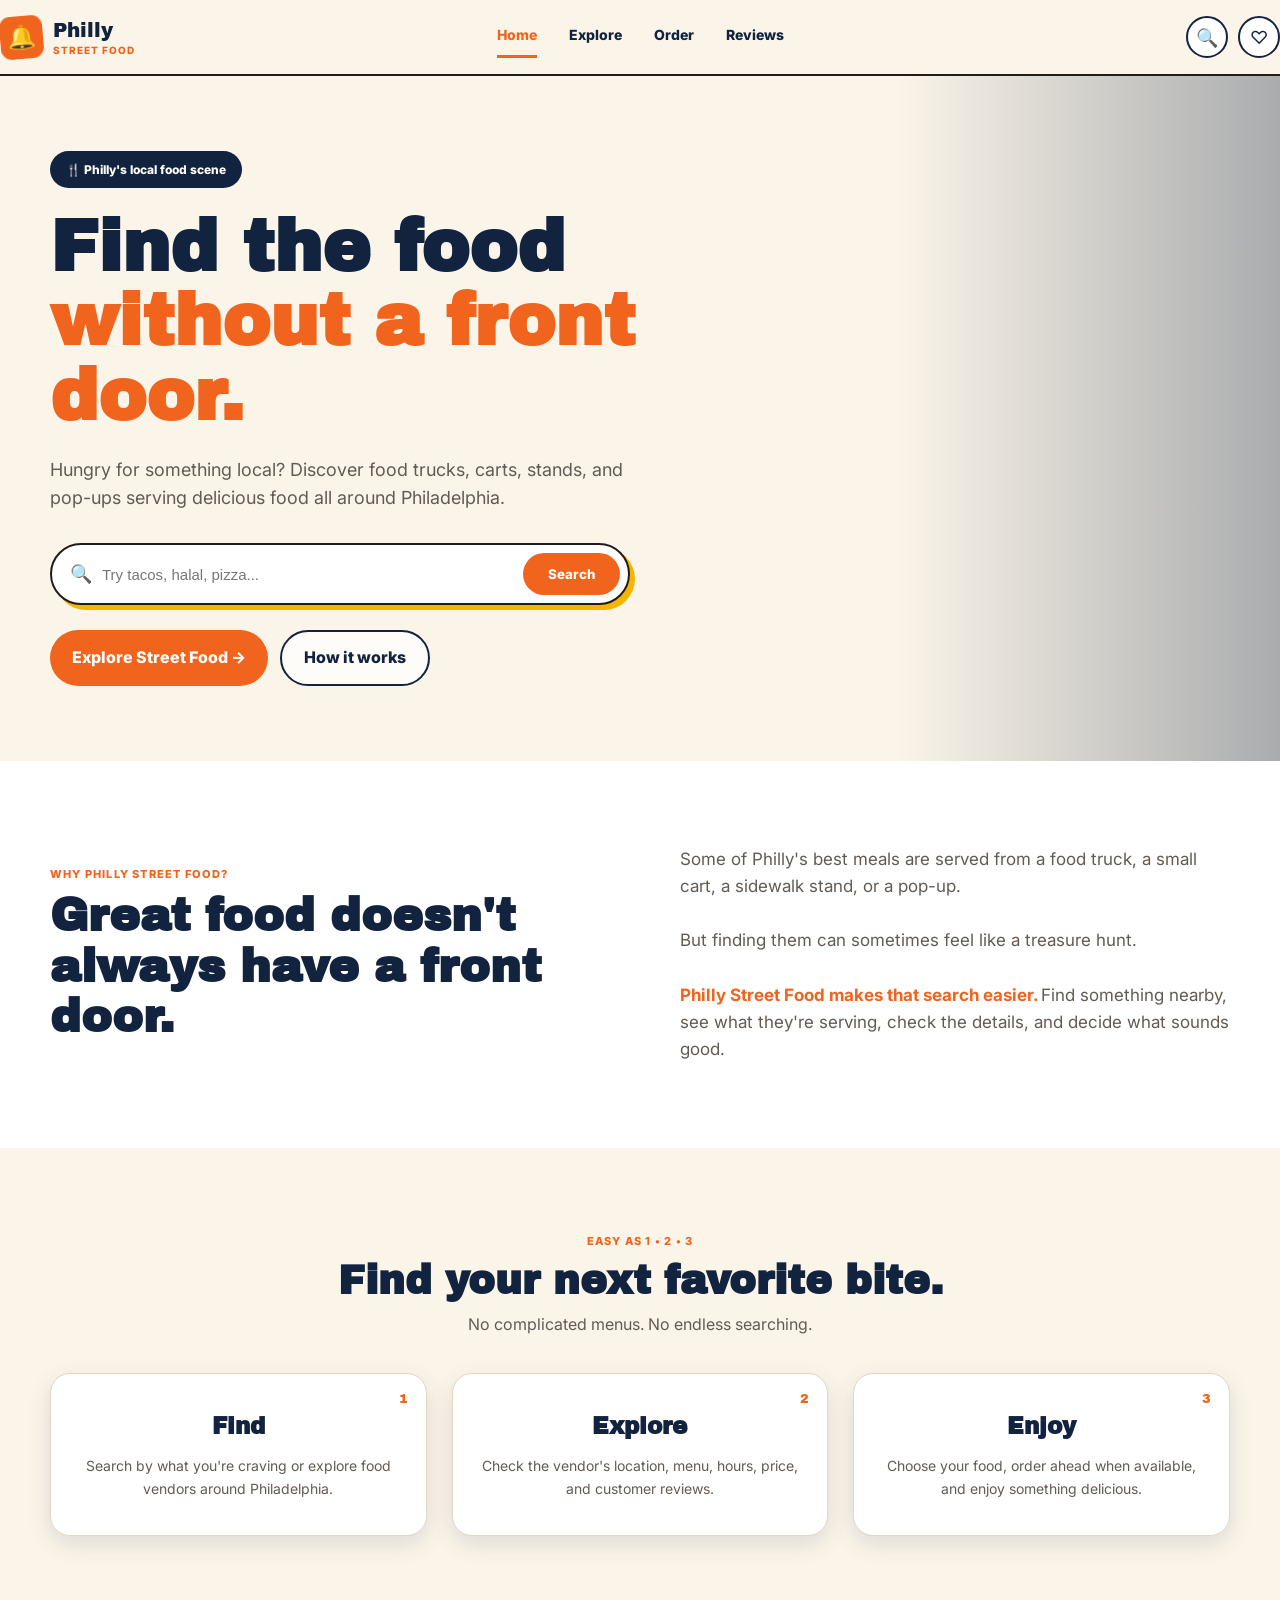
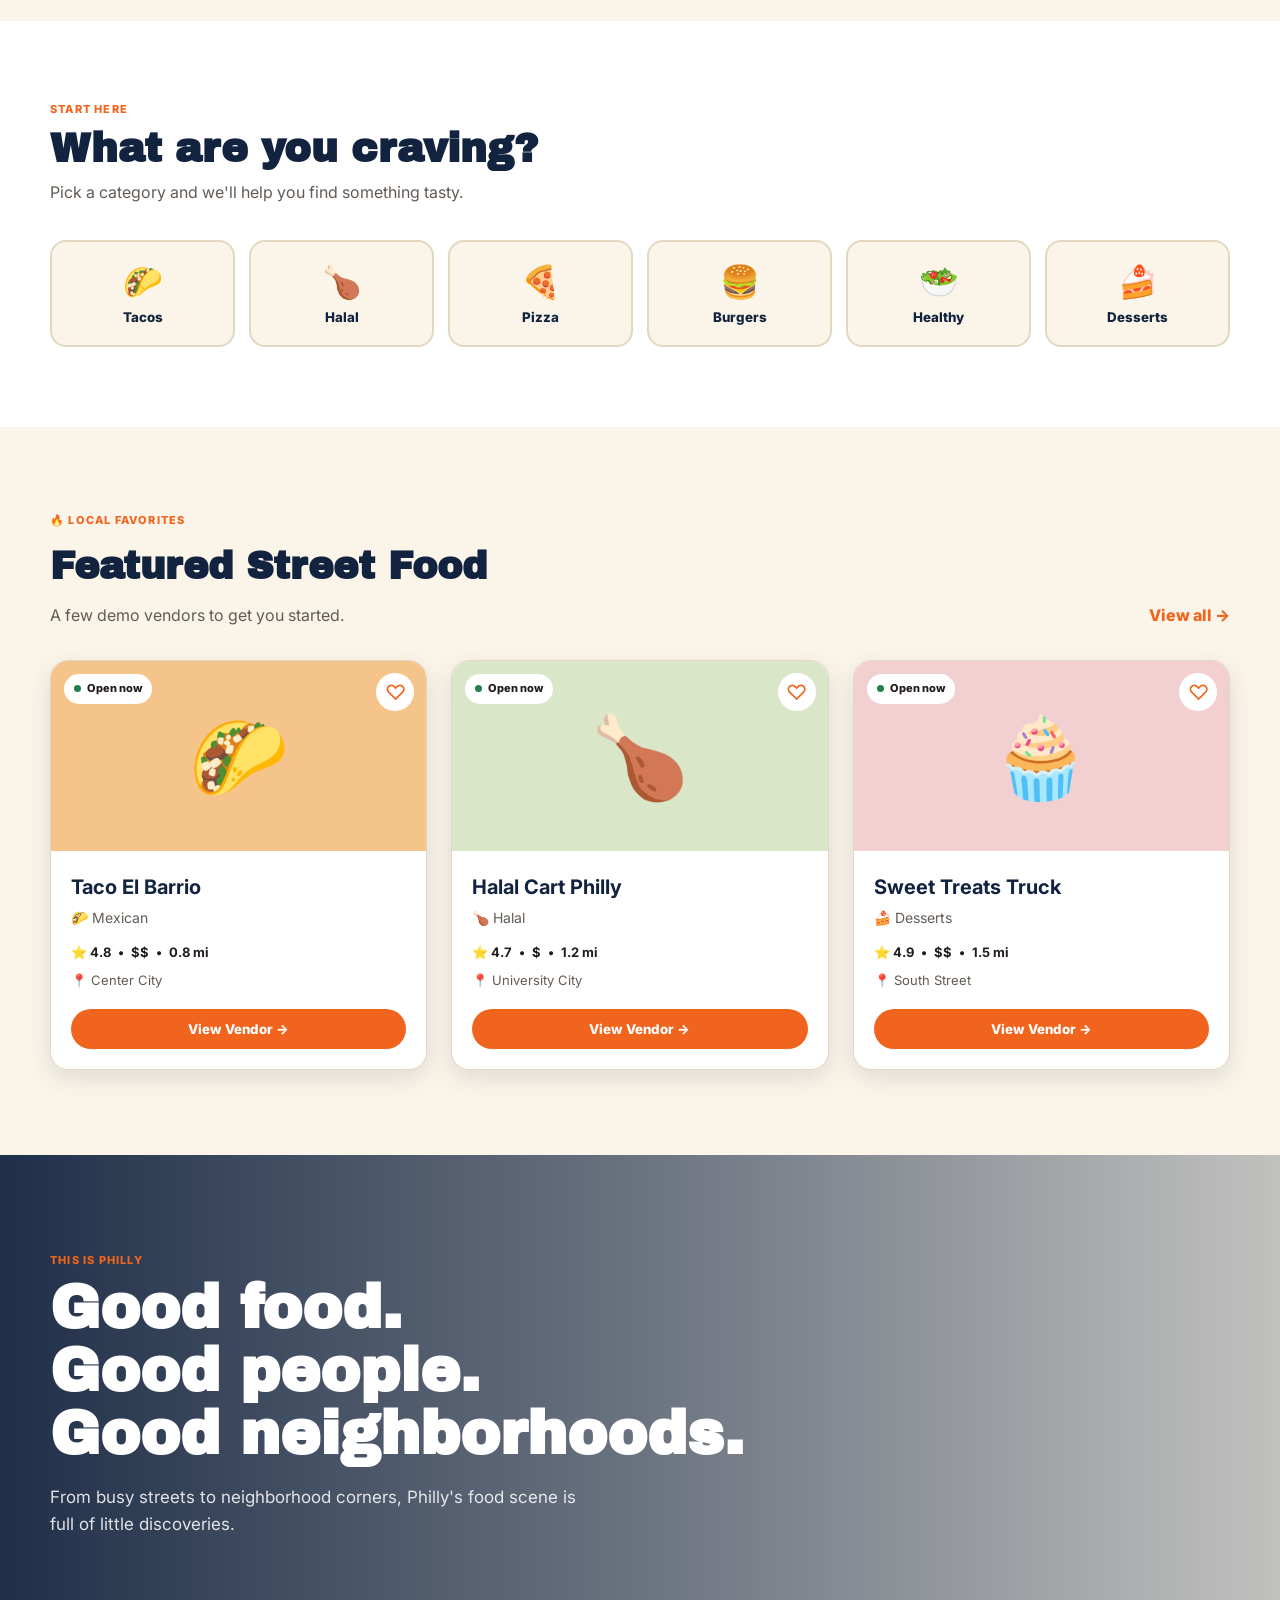
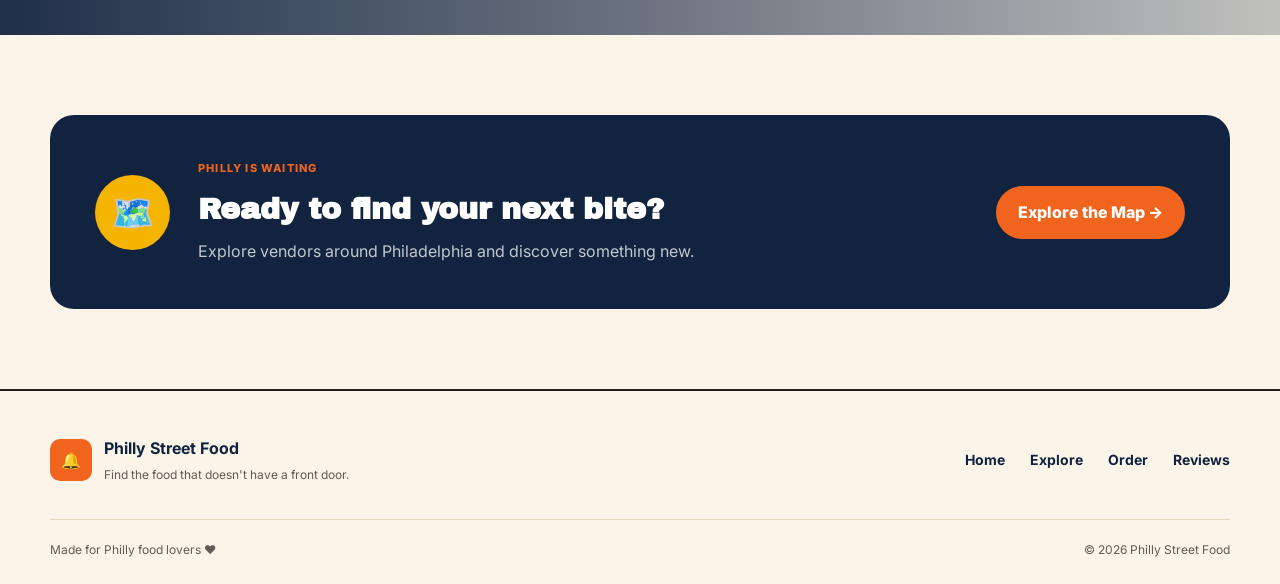
==== index.html @ 8b1f4f3b "Complete Philly themed home page" ====
<!DOCTYPE html>
<html lang="en">

<head>

    <meta charset="UTF-8">

    <meta
        name="viewport"
        content="width=device-width, initial-scale=1.0"
    >

    <title>Philly Street Food</title>

    <!-- Fonts -->
    <link rel="preconnect" href="https://fonts.googleapis.com">

    <link
        href="https://fonts.googleapis.com/css2?family=Archivo+Black&family=Inter:wght@400;500;600;700;800&display=swap"
        rel="stylesheet"
    >

    <link rel="stylesheet" href="style.css">

</head>


<body>


    <!-- ========================================
         NAVIGATION
    ========================================= -->

    <nav class="navbar">

        <div class="nav-container">


            <!-- LOGO -->

            <a href="index.html" class="brand">

                <div class="brand-mark">
                    🔔
                </div>

                <div class="brand-text">

                    <span>Philly</span>

                    <small>
                        Street Food
                    </small>

                </div>

            </a>


            <!-- CENTER NAVIGATION -->

            <div class="nav-links">

                <a
                    href="index.html"
                    class="active"
                >
                    Home
                </a>

                <a href="explore.html">
                    Explore
                </a>

                <a href="order.html">
                    Order
                </a>

                <a href="reviews.html">
                    Reviews
                </a>

            </div>


            <!-- RIGHT SIDE ACTIONS -->

            <div class="nav-actions">

                <button
                    class="nav-icon-button"
                    id="topSearchButton"
                    aria-label="Search"
                >
                    🔍
                </button>

                <button
                    class="nav-icon-button"
                    id="topLikeButton"
                    aria-label="Favorites"
                >
                    ♡
                </button>

            </div>


            <!-- MOBILE MENU -->

            <button
                class="mobile-menu-button"
                id="mobileMenuButton"
                aria-label="Open menu"
            >
                ☰
            </button>

        </div>


        <div
            class="mobile-menu"
            id="mobileMenu"
        >

            <a href="index.html">
                🏠 Home
            </a>

            <a href="explore.html">
                🗺️ Explore
            </a>

            <a href="order.html">
                🛍️ Order
            </a>

            <a href="reviews.html">
                ⭐ Reviews
            </a>

        </div>

    </nav>



    <!-- ========================================
         HERO
    ========================================= -->

    <section class="hero">

        <div class="hero-overlay"></div>


        <div class="container hero-content">


            <div class="hero-text">


                <div class="hero-tag">
                    🍴 Philly's local food scene
                </div>


                <h1>

                    Find the food

                    <span>
                        without a front door.
                    </span>

                </h1>


                <p class="hero-description">

                    Hungry for something local?

                    Discover food trucks, carts,
                    stands, and pop-ups serving
                    delicious food all around Philadelphia.

                </p>


                <!-- SEARCH -->

                <div
                    class="search-box"
                    id="mainSearch"
                >

                    <span class="search-icon">
                        🔍
                    </span>

                    <input
                        type="text"
                        id="searchInput"
                        placeholder="Try tacos, halal, pizza..."
                        aria-label="Search street food"
                    >

                    <button id="searchButton">
                        Search
                    </button>

                </div>


                <div class="hero-actions">

                    <a
                        href="explore.html"
                        class="primary-button"
                    >
                        Explore Street Food →
                    </a>

                    <a
                        href="#how-it-works"
                        class="secondary-button"
                    >
                        How it works
                    </a>

                </div>


            </div>


        </div>

    </section>



    <!-- ========================================
         FRIENDLY INTRO
    ========================================= -->

    <section class="intro-section">

        <div class="container intro-grid">


            <div>

                <div class="mini-label">
                    WHY PHILLY STREET FOOD?
                </div>

                <h2>
                    Great food doesn't always
                    have a front door.
                </h2>

            </div>


            <div>

                <p class="intro-text">

                    Some of Philly's best meals are
                    served from a food truck, a small
                    cart, a sidewalk stand, or a pop-up.

                    <br><br>

                    But finding them can sometimes feel
                    like a treasure hunt.

                    <br><br>

                    <strong>
                        Philly Street Food makes that
                        search easier.
                    </strong>

                    Find something nearby, see what
                    they're serving, check the details,
                    and decide what sounds good.

                </p>

            </div>

        </div>

    </section>



    <!-- ========================================
         HOW IT WORKS
    ========================================= -->

    <section
        class="how-section"
        id="how-it-works"
    >

        <div class="container">


            <div class="section-heading center">

                <div class="mini-label">
                    EASY AS 1 • 2 • 3
                </div>

                <h2>
                    Find your next favorite bite.
                </h2>

                <p>
                    No complicated menus. No endless searching.
                </p>

            </div>


            <div class="steps-grid">


                <!-- STEP 1 -->

                <div class="step-card">

                    <div class="step-number">
                        1
                    </div>

                    <h3>
                        Find
                    </h3>

                    <p>

                        Search by what you're craving
                        or explore food vendors around
                        Philadelphia.

                    </p>

                </div>


                <!-- STEP 2 -->

                <div class="step-card">

                    <div class="step-number">
                        2
                    </div>

                    <h3>
                        Explore
                    </h3>

                    <p>

                        Check the vendor's location,
                        menu, hours, price, and
                        customer reviews.

                    </p>

                </div>


                <!-- STEP 3 -->

                <div class="step-card">

                    <div class="step-number">
                        3
                    </div>

                    <h3>
                        Enjoy
                    </h3>

                    <p>

                        Choose your food, order ahead
                        when available, and enjoy
                        something delicious.

                    </p>

                </div>


            </div>

        </div>

    </section>



    <!-- ========================================
         CATEGORIES
    ========================================= -->

    <section class="categories">

        <div class="container">


            <div class="section-heading">

                <div class="mini-label">
                    START HERE
                </div>

                <h2>
                    What are you craving?
                </h2>

                <p>
                    Pick a category and we'll help
                    you find something tasty.
                </p>

            </div>


            <div class="category-grid">


                <button class="category-card">
                    <span class="category-icon">
                        🌮
                    </span>

                    <span>
                        Tacos
                    </span>
                </button>


                <button class="category-card">
                    <span class="category-icon">
                        🍗
                    </span>

                    <span>
                        Halal
                    </span>
                </button>


                <button class="category-card">
                    <span class="category-icon">
                        🍕
                    </span>

                    <span>
                        Pizza
                    </span>
                </button>


                <button class="category-card">
                    <span class="category-icon">
                        🍔
                    </span>

                    <span>
                        Burgers
                    </span>
                </button>


                <button class="category-card">
                    <span class="category-icon">
                        🥗
                    </span>

                    <span>
                        Healthy
                    </span>
                </button>


                <button class="category-card">
                    <span class="category-icon">
                        🍰
                    </span>

                    <span>
                        Desserts
                    </span>
                </button>


            </div>

        </div>

    </section>



    <!-- ========================================
         FEATURED VENDORS
    ========================================= -->

    <section
        class="featured"
        id="featured"
    >

        <div class="container">


            <div class="featured-heading">

                <div>

                    <div class="mini-label">
                        🔥 LOCAL FAVORITES
                    </div>

                    <h2>
                        Featured Street Food
                    </h2>

                    <p>
                        A few demo vendors to get you started.
                    </p>

                </div>


                <a
                    href="explore.html"
                    class="view-all"
                >
                    View all →
                </a>

            </div>



            <div class="vendor-grid">


                <!-- VENDOR 1 -->

                <article class="vendor-card">

                    <div class="vendor-image taco-image">

                        <span class="food-emoji">
                            🌮
                        </span>

                        <span class="open-badge">
                            <span></span>
                            Open now
                        </span>

                        <button
                            class="favorite-button"
                            aria-label="Favorite Taco El Barrio"
                        >
                            ♡
                        </button>

                    </div>


                    <div class="vendor-content">

                        <h3>
                            Taco El Barrio
                        </h3>

                        <p class="vendor-type">
                            🌮 Mexican
                        </p>

                        <div class="vendor-info">

                            <span>
                                ⭐ 4.8
                            </span>

                            <span>•</span>

                            <span>
                                $$
                            </span>

                            <span>•</span>

                            <span>
                                0.8 mi
                            </span>

                        </div>


                        <p class="vendor-location">
                            📍 Center City
                        </p>


                        <button
                            class="vendor-button"
                            data-vendor="Taco El Barrio"
                        >
                            View Vendor →
                        </button>

                    </div>

                </article>



                <!-- VENDOR 2 -->

                <article class="vendor-card">

                    <div class="vendor-image halal-image">

                        <span class="food-emoji">
                            🍗
                        </span>

                        <span class="open-badge">
                            <span></span>
                            Open now
                        </span>

                        <button
                            class="favorite-button"
                            aria-label="Favorite Halal Cart Philly"
                        >
                            ♡
                        </button>

                    </div>


                    <div class="vendor-content">

                        <h3>
                            Halal Cart Philly
                        </h3>

                        <p class="vendor-type">
                            🍗 Halal
                        </p>

                        <div class="vendor-info">

                            <span>
                                ⭐ 4.7
                            </span>

                            <span>•</span>

                            <span>
                                $
                            </span>

                            <span>•</span>

                            <span>
                                1.2 mi
                            </span>

                        </div>


                        <p class="vendor-location">
                            📍 University City
                        </p>


                        <button
                            class="vendor-button"
                            data-vendor="Halal Cart Philly"
                        >
                            View Vendor →
                        </button>

                    </div>

                </article>



                <!-- VENDOR 3 -->

                <article class="vendor-card">

                    <div class="vendor-image dessert-image">

                        <span class="food-emoji">
                            🧁
                        </span>

                        <span class="open-badge">
                            <span></span>
                            Open now
                        </span>

                        <button
                            class="favorite-button"
                            aria-label="Favorite Sweet Treats Truck"
                        >
                            ♡
                        </button>

                    </div>


                    <div class="vendor-content">

                        <h3>
                            Sweet Treats Truck
                        </h3>

                        <p class="vendor-type">
                            🍰 Desserts
                        </p>

                        <div class="vendor-info">

                            <span>
                                ⭐ 4.9
                            </span>

                            <span>•</span>

                            <span>
                                $$
                            </span>

                            <span>•</span>

                            <span>
                                1.5 mi
                            </span>

                        </div>


                        <p class="vendor-location">
                            📍 South Street
                        </p>


                        <button
                            class="vendor-button"
                            data-vendor="Sweet Treats Truck"
                        >
                            View Vendor →
                        </button>

                    </div>

                </article>


            </div>

        </div>

    </section>



    <!-- ========================================
         PHILLY PHOTO SECTION
    ========================================= -->

    <section class="philly-photo-section">

        <div class="philly-photo-overlay"></div>

        <div class="container photo-content">

            <div class="mini-label">
                THIS IS PHILLY
            </div>

            <h2>
                Good food.
                <br>
                Good people.
                <br>
                Good neighborhoods.
            </h2>

            <p>

                From busy streets to neighborhood
                corners, Philly's food scene is full
                of little discoveries.

            </p>

        </div>

    </section>



    <!-- ========================================
         FINAL CTA
    ========================================= -->

    <section class="explore-section">

        <div class="container explore-box">


            <div class="explore-icon">
                🗺️
            </div>


            <div>

                <div class="mini-label">
                    PHILLY IS WAITING
                </div>

                <h2>
                    Ready to find your next bite?
                </h2>

                <p>

                    Explore vendors around Philadelphia
                    and discover something new.

                </p>

            </div>


            <a
                href="explore.html"
                class="explore-button"
            >
                Explore the Map →
            </a>


        </div>

    </section>



    <!-- ========================================
         FOOTER
    ========================================= -->

    <footer class="footer">

        <div class="container footer-content">


            <div class="footer-brand">

                <div class="footer-logo">
                    🔔
                </div>

                <div>

                    <strong>
                        Philly Street Food
                    </strong>

                    <p>
                        Find the food that doesn't
                        have a front door.
                    </p>

                </div>

            </div>


            <div class="footer-links">

                <a href="index.html">
                    Home
                </a>

                <a href="explore.html">
                    Explore
                </a>

                <a href="order.html">
                    Order
                </a>

                <a href="reviews.html">
                    Reviews
                </a>

            </div>


        </div>


        <div class="container footer-bottom">

            <p>
                Made for Philly food lovers ❤️
            </p>

            <p>
                © 2026 Philly Street Food
            </p>

        </div>

    </footer>



    <script src="app.js"></script>

</body>

</html>
---- style.css ----
/* ========================================
   PHILLY STREET FOOD
   Friendly Philly Theme
======================================== */

:root {

    --navy: #12233F;
    --navy-light: #1D365C;

    --orange: #F0641E;
    --orange-dark: #C94F14;

    --mustard: #F4B400;

    --cream: #FBF5E9;
    --cream-dark: #F2E9D8;

    --white: #FFFFFF;

    --charcoal: #211C1A;
    --gray: #625B55;

    --green: #23804B;

    --line: #E3D7C2;

    --display-font: "Archivo Black", sans-serif;
    --body-font: "Inter", sans-serif;

    --shadow:
        0 8px 25px rgba(18, 35, 63, 0.12);
}


/* ========================================
   GENERAL
======================================== */

* {
    box-sizing: border-box;
    margin: 0;
    padding: 0;
}


html {
    scroll-behavior: smooth;
}


body {

    font-family: var(--body-font);

    background: var(--cream);

    color: var(--charcoal);

    line-height: 1.6;
}


a {
    text-decoration: none;
    color: inherit;
}


button {
    font-family: inherit;
    cursor: pointer;
}


.container {

    width: min(1180px, calc(100% - 40px));

    margin: 0 auto;
}


/* ========================================
   NAVIGATION
======================================== */

.navbar {

    position: sticky;

    top: 0;

    z-index: 100;

    background: rgba(251, 245, 233, 0.97);

    backdrop-filter: blur(10px);

    border-bottom: 2px solid var(--charcoal);
}


.nav-container {

    min-height: 74px;

    display: grid;

    grid-template-columns: 1fr auto 1fr;

    align-items: center;

    gap: 25px;
}


/* LOGO */

.brand {

    display: flex;

    align-items: center;

    gap: 10px;

    justify-self: start;
}


.brand-mark {

    width: 43px;

    height: 43px;

    display: flex;

    align-items: center;

    justify-content: center;

    background: var(--orange);

    border-radius: 11px;

    font-size: 23px;

    transform: rotate(-5deg);
}


.brand-text {

    display: flex;

    flex-direction: column;

    line-height: 1;
}


.brand-text span {

    font-family: var(--display-font);

    font-size: 20px;

    color: var(--navy);
}


.brand-text small {

    color: var(--orange);

    font-size: 10px;

    font-weight: 800;

    text-transform: uppercase;

    letter-spacing: 1px;

    margin-top: 5px;
}


/* CENTER NAV */

.nav-links {

    display: flex;

    align-items: center;

    justify-content: center;

    gap: 32px;
}


.nav-links a {

    color: var(--navy);

    font-size: 14px;

    font-weight: 800;

    padding: 8px 0;

    border-bottom: 3px solid transparent;
}


.nav-links a:hover,
.nav-links a.active {

    color: var(--orange);

    border-bottom-color: var(--orange);
}


/* TOP RIGHT */

.nav-actions {

    display: flex;

    align-items: center;

    justify-content: flex-end;

    gap: 10px;
}


.nav-icon-button {

    width: 42px;

    height: 42px;

    border: 2px solid var(--navy);

    border-radius: 50%;

    background: var(--white);

    color: var(--navy);

    font-size: 18px;

    display: flex;

    align-items: center;

    justify-content: center;

    transition: 0.2s;
}


.nav-icon-button:hover {

    background: var(--orange);

    border-color: var(--orange);

    color: var(--white);

    transform: translateY(-2px);
}


/* MOBILE MENU */

.mobile-menu-button {

    display: none;

    width: 42px;

    height: 42px;

    border: 2px solid var(--navy);

    border-radius: 50%;

    background: var(--white);

    font-size: 19px;
}


.mobile-menu {

    display: none;
}


/* ========================================
   HERO
======================================== */

.hero {

    position: relative;

    min-height: 610px;

    display: flex;

    align-items: center;

    background-image:
        url("https://media.phillyvoice.com/media/images/NightMarket_ElCentroDeOro_J.Fusco_.2e16d0ba.fill-735x490.png");

    background-size: cover;

    background-position: center;

    overflow: hidden;
}


.hero-overlay {

    position: absolute;

    inset: 0;

    background:
        linear-gradient(
            90deg,
            rgba(251,245,233,0.98) 0%,
            rgba(251,245,233,0.92) 42%,
            rgba(251,245,233,0.45) 70%,
            rgba(18,35,63,0.35) 100%
        );
}


.hero-content {

    position: relative;

    z-index: 2;

    padding: 75px 0;
}


.hero-text {

    max-width: 680px;
}


.hero-tag {

    display: inline-block;

    padding: 9px 16px;

    border-radius: 999px;

    background: var(--navy);

    color: var(--white);

    font-size: 12px;

    font-weight: 800;

    margin-bottom: 22px;
}


.hero h1 {

    font-family: var(--display-font);

    font-size: clamp(44px, 6vw, 72px);

    line-height: 1.03;

    color: var(--navy);
}


.hero h1 span {

    display: block;

    color: var(--orange);
}


.hero-description {

    max-width: 590px;

    margin-top: 23px;

    font-size: 18px;

    color: var(--gray);
}


/* ========================================
   SEARCH
======================================== */

.search-box {

    max-width: 580px;

    margin-top: 30px;

    padding: 8px 8px 8px 18px;

    display: flex;

    align-items: center;

    gap: 10px;

    background: var(--white);

    border: 2px solid var(--charcoal);

    border-radius: 999px;

    box-shadow: 5px 5px 0 var(--mustard);
}


.search-icon {

    font-size: 18px;
}


.search-box input {

    flex: 1;

    min-width: 0;

    border: none;

    outline: none;

    background: transparent;

    font-size: 15px;
}


.search-box input::placeholder {

    color: #777;
}


.search-box button {

    border: none;

    border-radius: 999px;

    background: var(--orange);

    color: var(--white);

    padding: 13px 25px;

    font-weight: 800;
}


.search-box button:hover {

    background: var(--orange-dark);
}


/* HERO BUTTONS */

.hero-actions {

    display: flex;

    gap: 12px;

    flex-wrap: wrap;

    margin-top: 25px;
}


.primary-button,
.secondary-button {

    display: inline-flex;

    align-items: center;

    justify-content: center;

    padding: 13px 22px;

    border-radius: 999px;

    font-weight: 800;
}


.primary-button {

    background: var(--orange);

    color: var(--white);
}


.primary-button:hover {

    background: var(--orange-dark);

    transform: translateY(-2px);
}


.secondary-button {

    border: 2px solid var(--navy);

    color: var(--navy);

    background: rgba(255,255,255,0.75);
}


.secondary-button:hover {

    background: var(--navy);

    color: var(--white);
}


/* ========================================
   INTRODUCTION
======================================== */

.intro-section {

    padding: 85px 0;

    background: var(--white);
}


.intro-grid {

    display: grid;

    grid-template-columns: 1fr 1fr;

    gap: 80px;

    align-items: center;
}


.intro-grid h2 {

    max-width: 500px;

    font-family: var(--display-font);

    font-size: clamp(30px, 4vw, 46px);

    line-height: 1.1;

    color: var(--navy);
}


.intro-text {

    max-width: 570px;

    color: var(--gray);

    font-size: 17px;
}


.intro-text strong {

    color: var(--orange);
}


/* ========================================
   SECTION HEADINGS
======================================== */

.section-heading {

    margin-bottom: 35px;
}


.section-heading.center {

    text-align: center;

    max-width: 700px;

    margin-left: auto;

    margin-right: auto;
}


.section-heading h2 {

    font-family: var(--display-font);

    color: var(--navy);

    font-size: clamp(29px, 4vw, 40px);

    line-height: 1.15;
}


.section-heading p {

    margin-top: 8px;

    color: var(--gray);
}


.mini-label {

    margin-bottom: 7px;

    color: var(--orange);

    font-size: 11px;

    font-weight: 800;

    letter-spacing: 1.2px;
}


/* ========================================
   HOW IT WORKS
======================================== */

.how-section {

    padding: 85px 0;

    background: var(--cream);
}


.steps-grid {

    display: grid;

    grid-template-columns: repeat(3, 1fr);

    gap: 25px;
}


.step-card {

    position: relative;

    padding: 35px 28px;

    background: var(--white);

    border: 1px solid var(--line);

    border-radius: 20px;

    box-shadow: var(--shadow);

    text-align: center;
}


.step-number {

    position: absolute;

    top: 15px;

    right: 18px;

    font-family: var(--display-font);

    font-size: 13px;

    color: var(--orange);
}


.step-icon {

    font-size: 45px;

    margin-bottom: 15px;
}


.step-card h3 {

    font-family: var(--display-font);

    color: var(--navy);

    font-size: 23px;
}


.step-card p {

    margin-top: 10px;

    color: var(--gray);

    font-size: 14px;
}


/* ========================================
   CATEGORIES
======================================== */

.categories {

    padding: 80px 0;

    background: var(--white);
}


.category-grid {

    display: grid;

    grid-template-columns: repeat(6, 1fr);

    gap: 14px;
}


.category-card {

    border: 2px solid var(--line);

    background: var(--cream);

    border-radius: 16px;

    padding: 20px 10px;

    color: var(--navy);

    display: flex;

    flex-direction: column;

    align-items: center;

    gap: 8px;

    font-weight: 800;

    transition: 0.2s;
}


.category-icon {

    font-size: 32px;
}


.category-card:hover {

    border-color: var(--orange);

    transform: translateY(-4px);

    box-shadow: var(--shadow);
}


/* ========================================
   FEATURED
======================================== */

.featured {

    padding: 85px 0;
}


.featured-heading {

    display: flex;

    justify-content: space-between;

    align-items: end;

    gap: 20px;

    margin-bottom: 32px;
}


.featured-heading h2 {

    font-family: var(--display-font);

    font-size: 38px;

    color: var(--navy);
}


.featured-heading p {

    color: var(--gray);

    margin-top: 5px;
}


.view-all {

    color: var(--orange);

    font-weight: 800;
}


/* ========================================
   VENDORS
======================================== */

.vendor-grid {

    display: grid;

    grid-template-columns: repeat(3, 1fr);

    gap: 24px;
}


.vendor-card {

    overflow: hidden;

    background: var(--white);

    border: 1px solid var(--line);

    border-radius: 18px;

    box-shadow: var(--shadow);

    transition: 0.2s;
}


.vendor-card:hover {

    transform: translateY(-5px);
}


.vendor-image {

    position: relative;

    height: 190px;

    display: flex;

    align-items: center;

    justify-content: center;
}


.taco-image {

    background: #F4C48A;
}


.halal-image {

    background: #D9E6C8;
}


.dessert-image {

    background: #F2D0D2;
}


.food-emoji {

    font-size: 80px;
}


.open-badge {

    position: absolute;

    top: 13px;

    left: 13px;

    padding: 6px 10px;

    background: var(--white);

    border-radius: 999px;

    font-size: 11px;

    font-weight: 800;
}


.open-badge span {

    display: inline-block;

    width: 7px;

    height: 7px;

    margin-right: 4px;

    background: var(--green);

    border-radius: 50%;
}


.favorite-button {

    position: absolute;

    top: 12px;

    right: 12px;

    width: 38px;

    height: 38px;

    border: none;

    border-radius: 50%;

    background: var(--white);

    color: var(--orange);

    font-size: 21px;
}


.favorite-button:hover {

    background: var(--orange);

    color: var(--white);
}


.vendor-content {

    padding: 20px;
}


.vendor-content h3 {

    color: var(--navy);

    font-size: 20px;
}


.vendor-type {

    margin-top: 4px;

    color: var(--gray);

    font-size: 14px;
}


.vendor-info {

    display: flex;

    gap: 7px;

    flex-wrap: wrap;

    margin-top: 12px;

    font-size: 13px;

    font-weight: 700;
}


.vendor-location {

    margin-top: 8px;

    color: var(--gray);

    font-size: 13px;
}


.vendor-button {

    width: 100%;

    margin-top: 18px;

    padding: 12px;

    border: none;

    border-radius: 999px;

    background: var(--orange);

    color: var(--white);

    font-weight: 800;
}


.vendor-button:hover {

    background: var(--orange-dark);
}


/* ========================================
   PHILLY PHOTO
======================================== */

.philly-photo-section {

    position: relative;

    min-height: 480px;

    display: flex;

    align-items: center;

    background-image:
        url("https://media.phillyvoice.com/media/images/night-out-on-9th-night-market-.2e16d0ba.fill-1200x630-c0.jpg");

    background-size: cover;

    background-position: center;
}


.philly-photo-overlay {

    position: absolute;

    inset: 0;

    background:
        linear-gradient(
            90deg,
            rgba(18,35,63,0.94),
            rgba(18,35,63,0.62),
            rgba(18,35,63,0.25)
        );
}


.photo-content {

    position: relative;

    z-index: 2;

    color: var(--white);

    max-width: 700px;

    margin-left: max(20px, calc((100vw - 1180px) / 2));
}


.photo-content h2 {

    font-family: var(--display-font);

    font-size: clamp(36px, 5vw, 60px);

    line-height: 1.05;

    color: var(--white);
}


.photo-content p {

    max-width: 530px;

    margin-top: 18px;

    color: rgba(255,255,255,0.85);

    font-size: 17px;
}


/* ========================================
   FINAL CTA
======================================== */

.explore-section {

    padding: 80px 0;
}


.explore-box {

    display: flex;

    align-items: center;

    gap: 28px;

    padding: 45px;

    background: var(--navy);

    color: var(--white);

    border-radius: 24px;
}


.explore-icon {

    width: 75px;

    height: 75px;

    flex-shrink: 0;

    display: flex;

    align-items: center;

    justify-content: center;

    border-radius: 50%;

    background: var(--mustard);

    font-size: 35px;
}


.explore-box h2 {

    font-family: var(--display-font);

    font-size: 30px;
}


.explore-box p {

    margin-top: 6px;

    color: rgba(255,255,255,0.75);
}


.explore-button {

    margin-left: auto;

    flex-shrink: 0;

    padding: 14px 22px;

    border-radius: 999px;

    background: var(--orange);

    color: var(--white);

    font-weight: 800;
}


.explore-button:hover {

    background: var(--orange-dark);
}


/* ========================================
   FOOTER
======================================== */

.footer {

    padding: 45px 0 25px;

    border-top: 2px solid var(--charcoal);
}


.footer-content {

    display: flex;

    justify-content: space-between;

    gap: 30px;

    flex-wrap: wrap;
}


.footer-brand {

    display: flex;

    align-items: center;

    gap: 12px;
}


.footer-logo {

    width: 42px;

    height: 42px;

    display: flex;

    align-items: center;

    justify-content: center;

    background: var(--orange);

    border-radius: 10px;
}


.footer-brand strong {

    color: var(--navy);
}


.footer-brand p {

    margin-top: 3px;

    color: var(--gray);

    font-size: 12px;
}


.footer-links {

    display: flex;

    align-items: center;

    gap: 25px;
}


.footer-links a {

    color: var(--navy);

    font-size: 14px;

    font-weight: 700;
}


.footer-links a:hover {

    color: var(--orange);
}


.footer-bottom {

    display: flex;

    justify-content: space-between;

    gap: 20px;

    margin-top: 35px;

    padding-top: 20px;

    border-top: 1px solid var(--line);

    color: var(--gray);

    font-size: 12px;
}


/* ========================================
   TABLET
======================================== */

@media (max-width: 900px) {

    .nav-container {

        grid-template-columns: auto 1fr auto;
    }


    .nav-links {

        gap: 18px;
    }


    .nav-actions {

        display: none;
    }


    .mobile-menu-button {

        display: flex;

        align-items: center;

        justify-content: center;
    }


    .mobile-menu.open {

        display: flex;

        flex-direction: column;
    }


    .mobile-menu a {

        padding: 15px 20px;

        border-top: 1px solid var(--line);

        color: var(--navy);

        font-weight: 700;
    }


    .hero-overlay {

        background:
            rgba(251,245,233,0.90);
    }


    .intro-grid {

        grid-template-columns: 1fr;

        gap: 30px;
    }


    .steps-grid {

        grid-template-columns: 1fr;
    }


    .category-grid {

        grid-template-columns: repeat(3, 1fr);
    }


    .vendor-grid {

        grid-template-columns: 1fr 1fr;
    }


    .explore-box {

        flex-wrap: wrap;
    }


    .explore-button {

        margin-left: 0;
    }

}


/* ========================================
   MOBILE
======================================== */

@media (max-width: 650px) {

    .container {

        width: min(100% - 28px, 1180px);
    }


    .nav-links {

        display: none;
    }


    .nav-container {

        grid-template-columns: 1fr auto;
    }


    .hero {

        min-height: 650px;

        background-position: 65% center;
    }


    .hero-content {

        padding: 55px 0;
    }


    .hero h1 {

        font-size: 43px;
    }


    .hero-description {

        font-size: 16px;
    }


    .search-box {

        flex-wrap: wrap;

        border-radius: 18px;

        padding: 10px;
    }


    .search-icon {

        display: none;
    }


    .search-box input {

        flex-basis: 100%;

        width: 100%;

        padding: 10px;
    }


    .search-box button {

        width: 100%;
    }


    .category-grid {

        grid-template-columns: repeat(2, 1fr);
    }


    .vendor-grid {

        grid-template-columns: 1fr;
    }


    .featured-heading {

        align-items: flex-start;

        flex-direction: column;
    }


    .photo-content {

        margin-left: 20px;

        margin-right: 20px;
    }


    .photo-content h2 {

        font-size: 39px;
    }


    .explore-box {

        padding: 30px 24px;
    }


    .explore-box h2 {

        font-size: 25px;
    }


    .explore-icon {

        width: 60px;

        height: 60px;

        font-size: 28px;
    }


    .footer-content {

        flex-direction: column;
    }


    .footer-links {

        flex-wrap: wrap;
    }


    .footer-bottom {

        flex-direction: column;
    }

}
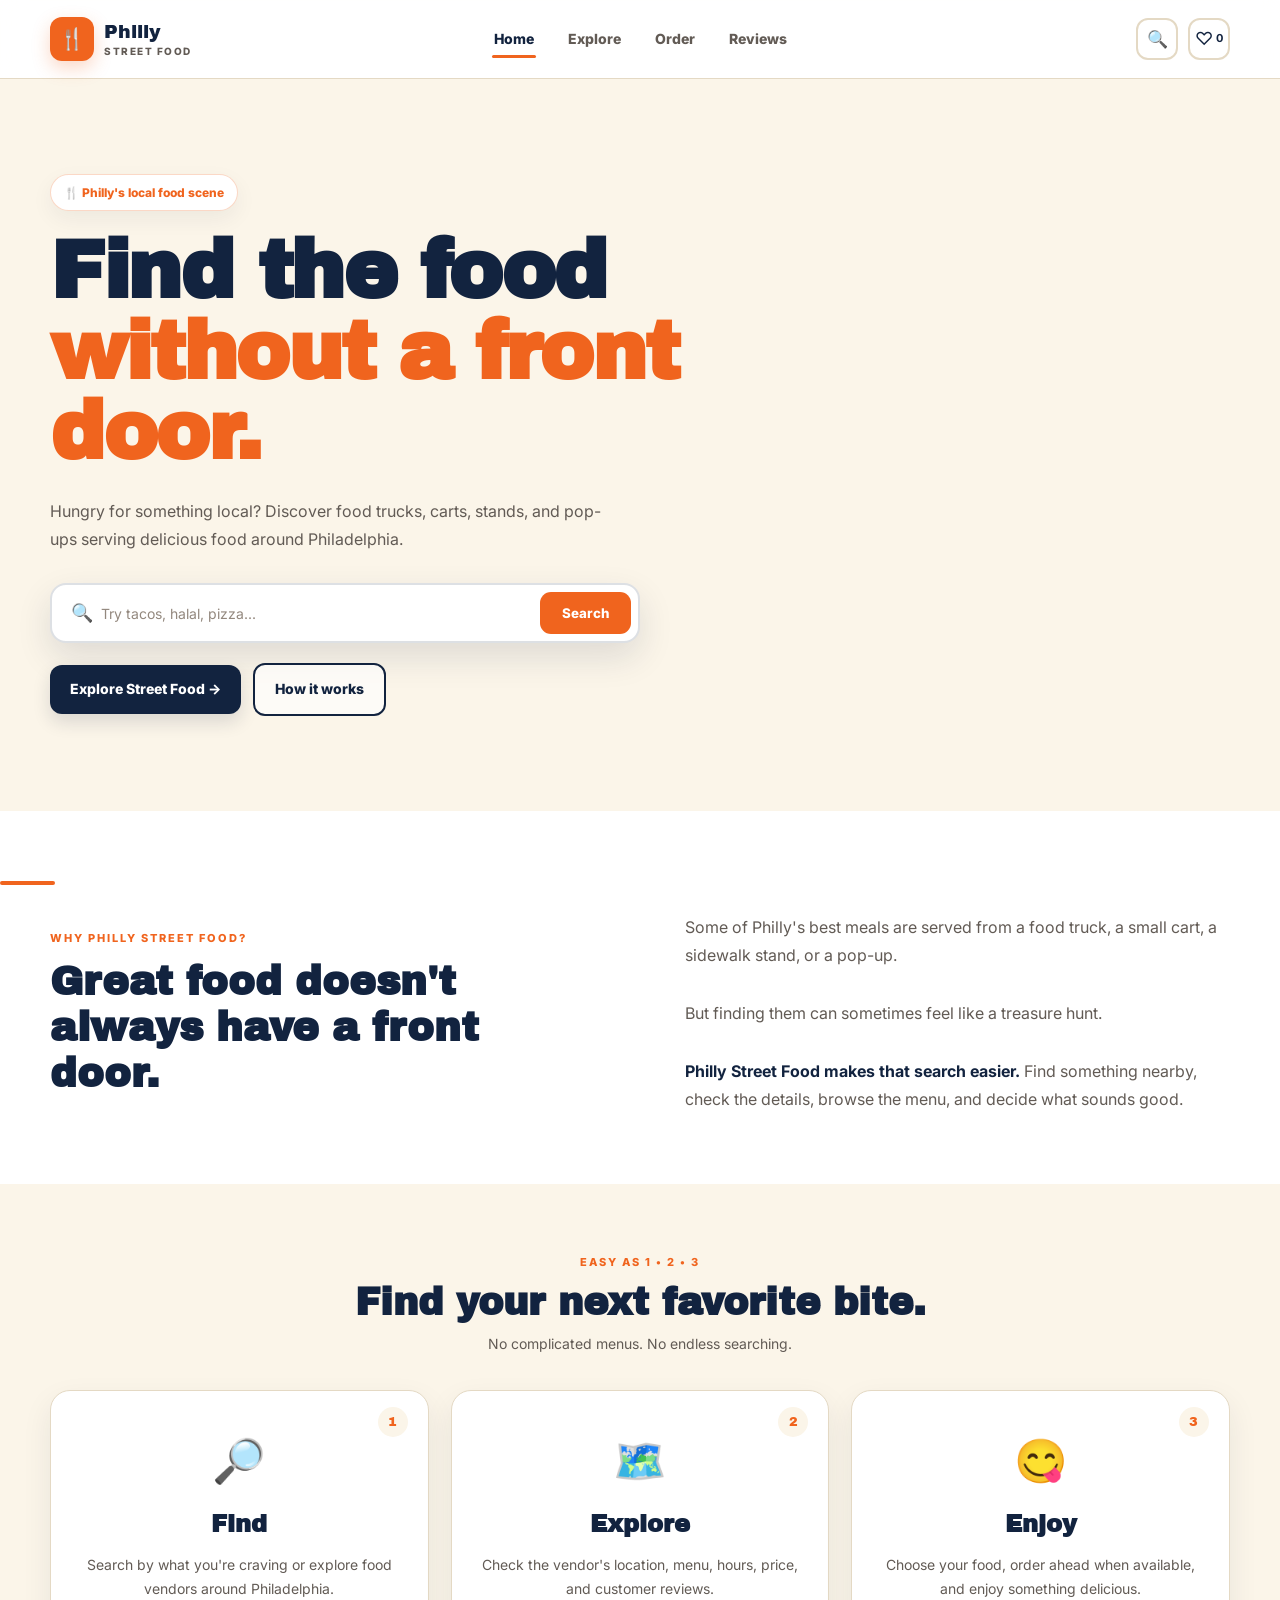
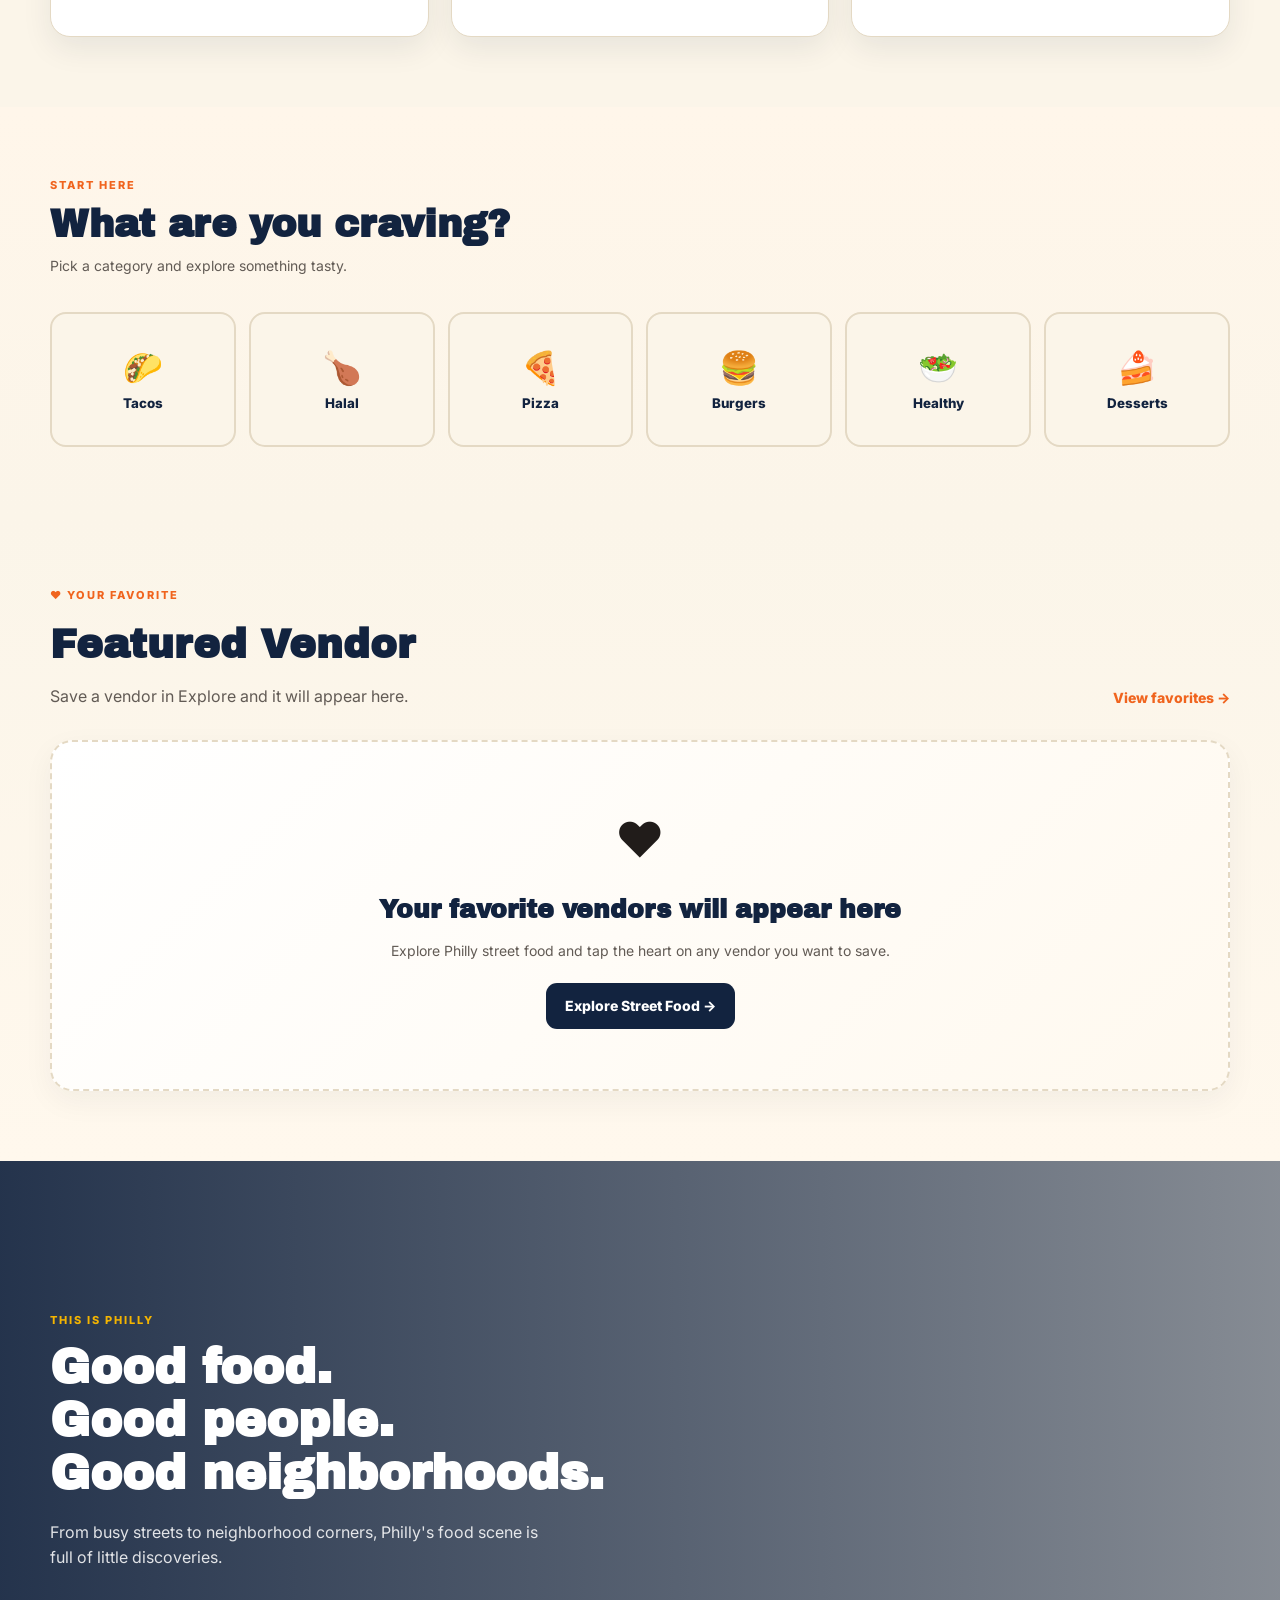
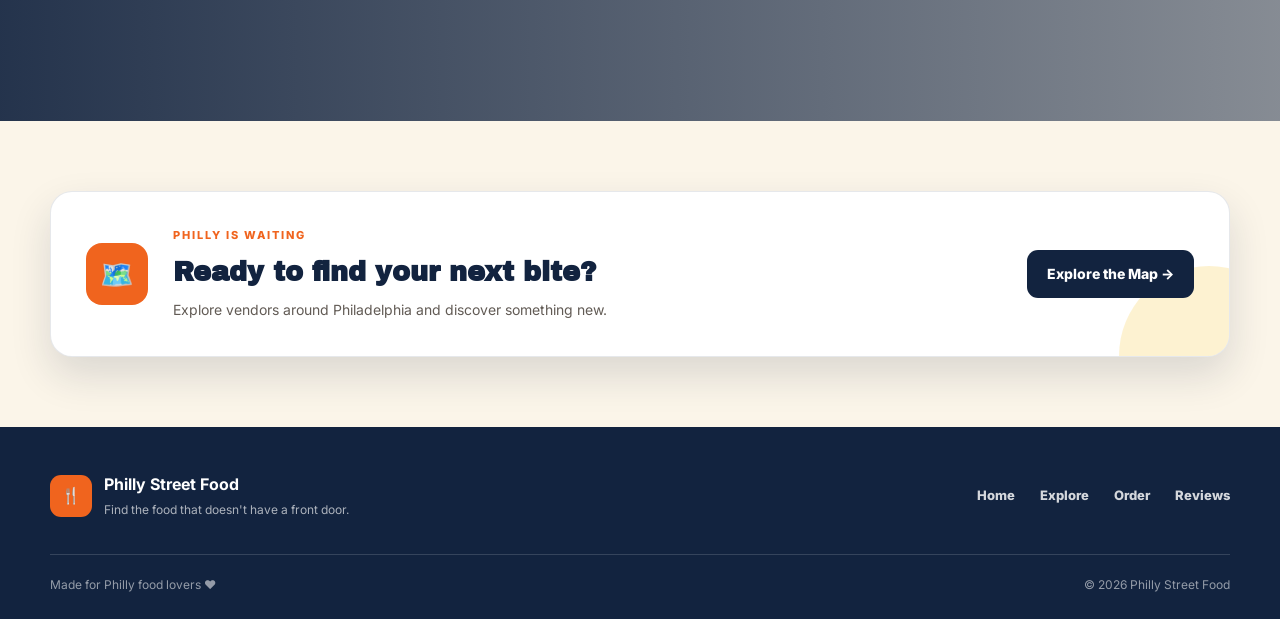
==== commit 3952e541: "Finalize Philly Street Food website" ====
--- a/index.html
+++ b/index.html
@@ -12,7 +12,6 @@
 
     <title>Philly Street Food</title>
 
-    <!-- Fonts -->
     <link rel="preconnect" href="https://fonts.googleapis.com">
 
     <link
@@ -20,7 +19,10 @@
         rel="stylesheet"
     >
 
-    <link rel="stylesheet" href="style.css">
+    <link
+        rel="stylesheet"
+        href="style.css"
+    >
 
 </head>
 
@@ -37,17 +39,22 @@
         <div class="nav-container">
 
 
-            <!-- LOGO -->
-
-            <a href="index.html" class="brand">
+            <!-- BRAND -->
+
+            <a
+                href="index.html"
+                class="brand"
+            >
 
                 <div class="brand-mark">
-                    🔔
+                    🍴
                 </div>
 
                 <div class="brand-text">
 
-                    <span>Philly</span>
+                    <span>
+                        Philly
+                    </span>
 
                     <small>
                         Street Food
@@ -58,7 +65,7 @@
             </a>
 
 
-            <!-- CENTER NAVIGATION -->
+            <!-- DESKTOP NAVIGATION -->
 
             <div class="nav-links">
 
@@ -84,41 +91,58 @@
             </div>
 
 
-            <!-- RIGHT SIDE ACTIONS -->
+            <!-- NAVIGATION ACTIONS -->
 
             <div class="nav-actions">
 
                 <button
                     class="nav-icon-button"
                     id="topSearchButton"
+                    type="button"
                     aria-label="Search"
+                    title="Search"
                 >
                     🔍
                 </button>
 
-                <button
-                    class="nav-icon-button"
+
+                <a
+                    href="explore.html?favorites=true"
+                    class="nav-favorite-button"
                     id="topLikeButton"
-                    aria-label="Favorites"
-                >
-                    ♡
-                </button>
-
-            </div>
-
-
-            <!-- MOBILE MENU -->
+                    aria-label="View favorites"
+                    title="View favorites"
+                >
+
+                    <span>
+                        ♡
+                    </span>
+
+                    <strong id="favoriteCount">
+                        0
+                    </strong>
+
+                </a>
+
+            </div>
+
+
+            <!-- MOBILE MENU BUTTON -->
 
             <button
                 class="mobile-menu-button"
                 id="mobileMenuButton"
+                type="button"
                 aria-label="Open menu"
+                aria-expanded="false"
             >
                 ☰
             </button>
 
         </div>
 
+
+        <!-- MOBILE MENU -->
 
         <div
             class="mobile-menu"
@@ -134,13 +158,17 @@
             </a>
 
             <a href="order.html">
-                🛍️ Order
+                🛒 Order
             </a>
 
             <a href="reviews.html">
                 ⭐ Reviews
             </a>
 
+            <a href="explore.html?favorites=true">
+                ❤️ Favorites
+            </a>
+
         </div>
 
     </nav>
@@ -158,7 +186,6 @@
 
         <div class="container hero-content">
 
-
             <div class="hero-text">
 
 
@@ -184,7 +211,7 @@
 
                     Discover food trucks, carts,
                     stands, and pop-ups serving
-                    delicious food all around Philadelphia.
+                    delicious food around Philadelphia.
 
                 </p>
 
@@ -199,20 +226,28 @@
                     <span class="search-icon">
                         🔍
                     </span>
+
 
                     <input
                         type="text"
                         id="searchInput"
                         placeholder="Try tacos, halal, pizza..."
                         aria-label="Search street food"
+                        autocomplete="off"
                     >
 
-                    <button id="searchButton">
+
+                    <button
+                        id="searchButton"
+                        type="button"
+                    >
                         Search
                     </button>
 
                 </div>
 
+
+                <!-- HERO ACTIONS -->
 
                 <div class="hero-actions">
 
@@ -223,6 +258,7 @@
                         Explore Street Food →
                     </a>
 
+
                     <a
                         href="#how-it-works"
                         class="secondary-button"
@@ -232,9 +268,7 @@
 
                 </div>
 
-
-            </div>
-
+            </div>
 
         </div>
 
@@ -243,7 +277,7 @@
 
 
     <!-- ========================================
-         FRIENDLY INTRO
+         INTRO
     ========================================= -->
 
     <section class="intro-section">
@@ -256,6 +290,7 @@
                 <div class="mini-label">
                     WHY PHILLY STREET FOOD?
                 </div>
+
 
                 <h2>
                     Great food doesn't always
@@ -273,21 +308,23 @@
                     served from a food truck, a small
                     cart, a sidewalk stand, or a pop-up.
 
-                    <br><br>
+                    <br>
+                    <br>
 
                     But finding them can sometimes feel
                     like a treasure hunt.
 
-                    <br><br>
+                    <br>
+                    <br>
 
                     <strong>
                         Philly Street Food makes that
                         search easier.
                     </strong>
 
-                    Find something nearby, see what
-                    they're serving, check the details,
-                    and decide what sounds good.
+                    Find something nearby, check the
+                    details, browse the menu, and decide
+                    what sounds good.
 
                 </p>
 
@@ -317,10 +354,12 @@
                     EASY AS 1 • 2 • 3
                 </div>
 
+
                 <h2>
                     Find your next favorite bite.
                 </h2>
 
+
                 <p>
                     No complicated menus. No endless searching.
                 </p>
@@ -339,10 +378,17 @@
                         1
                     </div>
 
+
+                    <div class="step-icon">
+                        🔎
+                    </div>
+
+
                     <h3>
                         Find
                     </h3>
 
+
                     <p>
 
                         Search by what you're craving
@@ -362,10 +408,17 @@
                         2
                     </div>
 
+
+                    <div class="step-icon">
+                        🗺️
+                    </div>
+
+
                     <h3>
                         Explore
                     </h3>
 
+
                     <p>
 
                         Check the vendor's location,
@@ -385,10 +438,17 @@
                         3
                     </div>
 
+
+                    <div class="step-icon">
+                        😋
+                    </div>
+
+
                     <h3>
                         Enjoy
                     </h3>
 
+
                     <p>
 
                         Choose your food, order ahead
@@ -399,7 +459,6 @@
 
                 </div>
 
-
             </div>
 
         </div>
@@ -423,13 +482,14 @@
                     START HERE
                 </div>
 
+
                 <h2>
                     What are you craving?
                 </h2>
 
+
                 <p>
-                    Pick a category and we'll help
-                    you find something tasty.
+                    Pick a category and explore something tasty.
                 </p>
 
             </div>
@@ -438,7 +498,12 @@
             <div class="category-grid">
 
 
-                <button class="category-card">
+                <button
+                    class="category-card"
+                    type="button"
+                    data-category="tacos"
+                >
+
                     <span class="category-icon">
                         🌮
                     </span>
@@ -446,10 +511,16 @@
                     <span>
                         Tacos
                     </span>
+
                 </button>
 
 
-                <button class="category-card">
+                <button
+                    class="category-card"
+                    type="button"
+                    data-category="halal"
+                >
+
                     <span class="category-icon">
                         🍗
                     </span>
@@ -457,10 +528,16 @@
                     <span>
                         Halal
                     </span>
+
                 </button>
 
 
-                <button class="category-card">
+                <button
+                    class="category-card"
+                    type="button"
+                    data-category="pizza"
+                >
+
                     <span class="category-icon">
                         🍕
                     </span>
@@ -468,10 +545,16 @@
                     <span>
                         Pizza
                     </span>
+
                 </button>
 
 
-                <button class="category-card">
+                <button
+                    class="category-card"
+                    type="button"
+                    data-category="burgers"
+                >
+
                     <span class="category-icon">
                         🍔
                     </span>
@@ -479,10 +562,16 @@
                     <span>
                         Burgers
                     </span>
+
                 </button>
 
 
-                <button class="category-card">
+                <button
+                    class="category-card"
+                    type="button"
+                    data-category="healthy"
+                >
+
                     <span class="category-icon">
                         🥗
                     </span>
@@ -490,10 +579,16 @@
                     <span>
                         Healthy
                     </span>
+
                 </button>
 
 
-                <button class="category-card">
+                <button
+                    class="category-card"
+                    type="button"
+                    data-category="dessert"
+                >
+
                     <span class="category-icon">
                         🍰
                     </span>
@@ -501,9 +596,9 @@
                     <span>
                         Desserts
                     </span>
+
                 </button>
 
-
             </div>
 
         </div>
@@ -513,7 +608,7 @@
 
 
     <!-- ========================================
-         FEATURED VENDORS
+         FEATURED / FAVORITE VENDOR
     ========================================= -->
 
     <section
@@ -529,254 +624,39 @@
                 <div>
 
                     <div class="mini-label">
-                        🔥 LOCAL FAVORITES
+                        ❤️ YOUR FAVORITE
                     </div>
 
+
                     <h2>
-                        Featured Street Food
+                        Featured Vendor
                     </h2>
 
-                    <p>
-                        A few demo vendors to get you started.
+
+                    <p id="featuredSubtitle">
+                        Save a vendor in Explore and
+                        it will appear here.
                     </p>
 
                 </div>
 
 
                 <a
-                    href="explore.html"
+                    href="explore.html?favorites=true"
                     class="view-all"
                 >
-                    View all →
-                </a>
-
-            </div>
-
-
-
-            <div class="vendor-grid">
-
-
-                <!-- VENDOR 1 -->
-
-                <article class="vendor-card">
-
-                    <div class="vendor-image taco-image">
-
-                        <span class="food-emoji">
-                            🌮
-                        </span>
-
-                        <span class="open-badge">
-                            <span></span>
-                            Open now
-                        </span>
-
-                        <button
-                            class="favorite-button"
-                            aria-label="Favorite Taco El Barrio"
-                        >
-                            ♡
-                        </button>
-
-                    </div>
-
-
-                    <div class="vendor-content">
-
-                        <h3>
-                            Taco El Barrio
-                        </h3>
-
-                        <p class="vendor-type">
-                            🌮 Mexican
-                        </p>
-
-                        <div class="vendor-info">
-
-                            <span>
-                                ⭐ 4.8
-                            </span>
-
-                            <span>•</span>
-
-                            <span>
-                                $$
-                            </span>
-
-                            <span>•</span>
-
-                            <span>
-                                0.8 mi
-                            </span>
-
-                        </div>
-
-
-                        <p class="vendor-location">
-                            📍 Center City
-                        </p>
-
-
-                        <button
-                            class="vendor-button"
-                            data-vendor="Taco El Barrio"
-                        >
-                            View Vendor →
-                        </button>
-
-                    </div>
-
-                </article>
-
-
-
-                <!-- VENDOR 2 -->
-
-                <article class="vendor-card">
-
-                    <div class="vendor-image halal-image">
-
-                        <span class="food-emoji">
-                            🍗
-                        </span>
-
-                        <span class="open-badge">
-                            <span></span>
-                            Open now
-                        </span>
-
-                        <button
-                            class="favorite-button"
-                            aria-label="Favorite Halal Cart Philly"
-                        >
-                            ♡
-                        </button>
-
-                    </div>
-
-
-                    <div class="vendor-content">
-
-                        <h3>
-                            Halal Cart Philly
-                        </h3>
-
-                        <p class="vendor-type">
-                            🍗 Halal
-                        </p>
-
-                        <div class="vendor-info">
-
-                            <span>
-                                ⭐ 4.7
-                            </span>
-
-                            <span>•</span>
-
-                            <span>
-                                $
-                            </span>
-
-                            <span>•</span>
-
-                            <span>
-                                1.2 mi
-                            </span>
-
-                        </div>
-
-
-                        <p class="vendor-location">
-                            📍 University City
-                        </p>
-
-
-                        <button
-                            class="vendor-button"
-                            data-vendor="Halal Cart Philly"
-                        >
-                            View Vendor →
-                        </button>
-
-                    </div>
-
-                </article>
-
-
-
-                <!-- VENDOR 3 -->
-
-                <article class="vendor-card">
-
-                    <div class="vendor-image dessert-image">
-
-                        <span class="food-emoji">
-                            🧁
-                        </span>
-
-                        <span class="open-badge">
-                            <span></span>
-                            Open now
-                        </span>
-
-                        <button
-                            class="favorite-button"
-                            aria-label="Favorite Sweet Treats Truck"
-                        >
-                            ♡
-                        </button>
-
-                    </div>
-
-
-                    <div class="vendor-content">
-
-                        <h3>
-                            Sweet Treats Truck
-                        </h3>
-
-                        <p class="vendor-type">
-                            🍰 Desserts
-                        </p>
-
-                        <div class="vendor-info">
-
-                            <span>
-                                ⭐ 4.9
-                            </span>
-
-                            <span>•</span>
-
-                            <span>
-                                $$
-                            </span>
-
-                            <span>•</span>
-
-                            <span>
-                                1.5 mi
-                            </span>
-
-                        </div>
-
-
-                        <p class="vendor-location">
-                            📍 South Street
-                        </p>
-
-
-                        <button
-                            class="vendor-button"
-                            data-vendor="Sweet Treats Truck"
-                        >
-                            View Vendor →
-                        </button>
-
-                    </div>
-
-                </article>
-
+                    View favorites →
+                </a>
+
+            </div>
+
+
+            <div
+                id="featuredVendorContainer"
+                class="featured-vendor-container"
+            >
+
+                <!-- JavaScript renders this -->
 
             </div>
 
@@ -787,26 +667,34 @@
 
 
     <!-- ========================================
-         PHILLY PHOTO SECTION
+         PHILLY PHOTO
     ========================================= -->
 
     <section class="philly-photo-section">
 
         <div class="philly-photo-overlay"></div>
 
+
         <div class="container photo-content">
+
 
             <div class="mini-label">
                 THIS IS PHILLY
             </div>
 
+
             <h2>
+
                 Good food.
                 <br>
+
                 Good people.
                 <br>
+
                 Good neighborhoods.
+
             </h2>
+
 
             <p>
 
@@ -842,15 +730,15 @@
                     PHILLY IS WAITING
                 </div>
 
+
                 <h2>
                     Ready to find your next bite?
                 </h2>
 
+
                 <p>
-
                     Explore vendors around Philadelphia
                     and discover something new.
-
                 </p>
 
             </div>
@@ -863,7 +751,6 @@
                 Explore the Map →
             </a>
 
-
         </div>
 
     </section>
@@ -882,14 +769,16 @@
             <div class="footer-brand">
 
                 <div class="footer-logo">
-                    🔔
-                </div>
+                    🍴
+                </div>
+
 
                 <div>
 
                     <strong>
                         Philly Street Food
                     </strong>
+
 
                     <p>
                         Find the food that doesn't
@@ -921,7 +810,6 @@
 
             </div>
 
-
         </div>
 
 
@@ -931,6 +819,7 @@
                 Made for Philly food lovers ❤️
             </p>
 
+
             <p>
                 © 2026 Philly Street Food
             </p>
--- a/style.css
+++ b/style.css
@@ -1,12 +1,11 @@
 /* ========================================
-   PHILLY STREET FOOD
-   Friendly Philly Theme
+   VARIABLES
 ======================================== */
 
 :root {
 
     --navy: #12233F;
-    --navy-light: #1D365C;
+    --navy-light: #203653;
 
     --orange: #F0641E;
     --orange-dark: #C94F14;
@@ -21,20 +20,24 @@
     --charcoal: #211C1A;
     --gray: #625B55;
 
+    --line: #E4D9C4;
+
     --green: #23804B;
-
-    --line: #E3D7C2;
+    --red: #B83A2B;
 
     --display-font: "Archivo Black", sans-serif;
     --body-font: "Inter", sans-serif;
 
     --shadow:
-        0 8px 25px rgba(18, 35, 63, 0.12);
+        0 12px 30px rgba(18, 35, 63, 0.08);
+
+    --shadow-hover:
+        0 18px 40px rgba(18, 35, 63, 0.14);
 }
 
 
 /* ========================================
-   GENERAL
+   RESET
 ======================================== */
 
 * {
@@ -50,33 +53,32 @@
 
 
 body {
-
     font-family: var(--body-font);
-
     background: var(--cream);
-
     color: var(--charcoal);
-
     line-height: 1.6;
 }
 
 
+button,
+input {
+    font-family: inherit;
+}
+
+
+button {
+    cursor: pointer;
+}
+
+
 a {
+    color: inherit;
     text-decoration: none;
-    color: inherit;
-}
-
-
-button {
-    font-family: inherit;
-    cursor: pointer;
 }
 
 
 .container {
-
     width: min(1180px, calc(100% - 40px));
-
     margin: 0 auto;
 }
 
@@ -86,28 +88,31 @@
 ======================================== */
 
 .navbar {
-
     position: sticky;
-
     top: 0;
-
-    z-index: 100;
-
-    background: rgba(251, 245, 233, 0.97);
-
-    backdrop-filter: blur(10px);
-
-    border-bottom: 2px solid var(--charcoal);
+    z-index: 1000;
+
+    background: rgba(255, 255, 255, 0.96);
+
+    border-bottom: 1px solid var(--line);
+
+    backdrop-filter: blur(12px);
 }
 
 
 .nav-container {
-
-    min-height: 74px;
+    width: min(1180px, calc(100% - 40px));
+
+    min-height: 78px;
+
+    margin: 0 auto;
 
     display: grid;
 
-    grid-template-columns: 1fr auto 1fr;
+    grid-template-columns:
+        1fr
+        auto
+        1fr;
 
     align-items: center;
 
@@ -115,190 +120,243 @@
 }
 
 
-/* LOGO */
+/* BRAND */
 
 .brand {
-
-    display: flex;
-
-    align-items: center;
-
+    display: flex;
+    align-items: center;
     gap: 10px;
 
-    justify-self: start;
+    width: fit-content;
 }
 
 
 .brand-mark {
-
-    width: 43px;
-
-    height: 43px;
-
-    display: flex;
-
-    align-items: center;
-
+    width: 44px;
+    height: 44px;
+
+    display: flex;
+    align-items: center;
     justify-content: center;
 
     background: var(--orange);
 
-    border-radius: 11px;
-
-    font-size: 23px;
-
-    transform: rotate(-5deg);
+    border-radius: 12px;
+
+    font-size: 21px;
+
+    box-shadow:
+        0 7px 18px rgba(240, 100, 30, 0.25);
 }
 
 
 .brand-text {
-
-    display: flex;
-
+    display: flex;
     flex-direction: column;
 
-    line-height: 1;
+    line-height: 1.05;
 }
 
 
 .brand-text span {
-
     font-family: var(--display-font);
 
-    font-size: 20px;
-
     color: var(--navy);
+
+    font-size: 19px;
 }
 
 
 .brand-text small {
-
-    color: var(--orange);
+    margin-top: 4px;
+
+    color: var(--gray);
 
     font-size: 10px;
 
     font-weight: 800;
 
+    letter-spacing: 1.5px;
+
     text-transform: uppercase;
-
-    letter-spacing: 1px;
-
-    margin-top: 5px;
-}
-
-
-/* CENTER NAV */
+}
+
+
+/* NAV LINKS */
 
 .nav-links {
-
-    display: flex;
-
-    align-items: center;
-
+    display: flex;
+
+    align-items: center;
     justify-content: center;
 
-    gap: 32px;
+    gap: 30px;
 }
 
 
 .nav-links a {
-
-    color: var(--navy);
+    position: relative;
+
+    padding: 8px 2px;
+
+    color: var(--gray);
 
     font-size: 14px;
 
     font-weight: 800;
 
-    padding: 8px 0;
-
-    border-bottom: 3px solid transparent;
+    transition: 0.2s;
 }
 
 
 .nav-links a:hover,
 .nav-links a.active {
+    color: var(--navy);
+}
+
+
+.nav-links a.active::after {
+    content: "";
+
+    position: absolute;
+
+    left: 0;
+    right: 0;
+
+    bottom: 0;
+
+    height: 3px;
+
+    background: var(--orange);
+
+    border-radius: 999px;
+}
+
+
+/* NAV ACTIONS */
+
+.nav-actions {
+    display: flex;
+
+    justify-content: flex-end;
+
+    align-items: center;
+
+    gap: 10px;
+}
+
+
+.nav-icon-button,
+.nav-favorite-button {
+    width: 42px;
+    height: 42px;
+
+    display: flex;
+
+    align-items: center;
+    justify-content: center;
+
+    border: 2px solid var(--line);
+
+    background: var(--white);
+
+    border-radius: 12px;
+
+    color: var(--navy);
+
+    font-size: 17px;
+
+    transition: 0.2s;
+}
+
+
+.nav-icon-button:hover,
+.nav-favorite-button:hover {
+    border-color: var(--orange);
+
+    background: var(--orange);
+
+    color: var(--white);
+
+    transform: translateY(-2px);
+}
+
+
+.nav-favorite-button {
+    position: relative;
+
+    gap: 3px;
+
+    font-size: 18px;
+}
+
+
+.nav-favorite-button.has-favorites {
+    border-color: var(--orange);
 
     color: var(--orange);
-
-    border-bottom-color: var(--orange);
-}
-
-
-/* TOP RIGHT */
-
-.nav-actions {
-
-    display: flex;
-
-    align-items: center;
-
-    justify-content: flex-end;
-
-    gap: 10px;
-}
-
-
-.nav-icon-button {
+}
+
+
+.nav-favorite-button strong {
+    font-size: 11px;
+}
+
+
+/* MOBILE MENU BUTTON */
+
+.mobile-menu-button {
+    display: none;
 
     width: 42px;
-
     height: 42px;
 
-    border: 2px solid var(--navy);
-
-    border-radius: 50%;
+    align-items: center;
+    justify-content: center;
+
+    border: 2px solid var(--line);
 
     background: var(--white);
 
+    border-radius: 12px;
+
     color: var(--navy);
 
-    font-size: 18px;
-
-    display: flex;
-
-    align-items: center;
-
-    justify-content: center;
-
-    transition: 0.2s;
-}
-
-
-.nav-icon-button:hover {
-
-    background: var(--orange);
-
-    border-color: var(--orange);
-
-    color: var(--white);
-
-    transform: translateY(-2px);
+    font-size: 20px;
 }
 
 
 /* MOBILE MENU */
 
-.mobile-menu-button {
-
+.mobile-menu {
     display: none;
 
-    width: 42px;
-
-    height: 42px;
-
-    border: 2px solid var(--navy);
-
-    border-radius: 50%;
-
     background: var(--white);
 
-    font-size: 19px;
-}
-
-
-.mobile-menu {
-
-    display: none;
+    border-top: 1px solid var(--line);
+}
+
+
+.mobile-menu.open {
+    display: block;
+}
+
+
+.mobile-menu a {
+    display: block;
+
+    padding: 15px 20px;
+
+    border-bottom: 1px solid var(--line);
+
+    color: var(--navy);
+
+    font-weight: 800;
+}
+
+
+.mobile-menu a:hover {
+    background: var(--cream);
 }
 
 
@@ -307,14 +365,15 @@
 ======================================== */
 
 .hero {
-
     position: relative;
 
-    min-height: 610px;
-
-    display: flex;
-
-    align-items: center;
+    min-height: 680px;
+
+    display: flex;
+
+    align-items: center;
+
+    overflow: hidden;
 
     background-image:
         url("https://media.phillyvoice.com/media/images/NightMarket_ElCentroDeOro_J.Fusco_.2e16d0ba.fill-735x490.png");
@@ -322,13 +381,10 @@
     background-size: cover;
 
     background-position: center;
-
-    overflow: hidden;
 }
 
 
 .hero-overlay {
-
     position: absolute;
 
     inset: 0;
@@ -336,64 +392,68 @@
     background:
         linear-gradient(
             90deg,
-            rgba(251,245,233,0.98) 0%,
-            rgba(251,245,233,0.92) 42%,
-            rgba(251,245,233,0.45) 70%,
-            rgba(18,35,63,0.35) 100%
+            rgba(251, 245, 233, 0.98) 0%,
+            rgba(251, 245, 233, 0.93) 38%,
+            rgba(251, 245, 233, 0.62) 68%,
+            rgba(251, 245, 233, 0.28) 100%
         );
 }
 
 
 .hero-content {
-
     position: relative;
 
-    z-index: 2;
-
-    padding: 75px 0;
+    z-index: 1;
+
+    padding: 95px 0;
 }
 
 
 .hero-text {
-
-    max-width: 680px;
+    max-width: 700px;
 }
 
 
 .hero-tag {
-
-    display: inline-block;
-
-    padding: 9px 16px;
+    display: inline-flex;
+
+    padding: 8px 13px;
+
+    margin-bottom: 20px;
+
+    background: var(--white);
+
+    border: 1px solid rgba(240, 100, 30, 0.25);
 
     border-radius: 999px;
 
-    background: var(--navy);
-
-    color: var(--white);
+    color: var(--orange);
 
     font-size: 12px;
 
     font-weight: 800;
 
-    margin-bottom: 22px;
+    box-shadow:
+        0 8px 22px rgba(18, 35, 63, 0.06);
 }
 
 
 .hero h1 {
+    max-width: 650px;
 
     font-family: var(--display-font);
 
-    font-size: clamp(44px, 6vw, 72px);
-
-    line-height: 1.03;
-
     color: var(--navy);
+
+    font-size: clamp(52px, 7vw, 82px);
+
+    line-height: 0.98;
+
+    letter-spacing: -2.5px;
 }
 
 
 .hero h1 span {
-
     display: block;
 
     color: var(--orange);
@@ -401,14 +461,15 @@
 
 
 .hero-description {
-
-    max-width: 590px;
-
-    margin-top: 23px;
-
-    font-size: 18px;
+    max-width: 570px;
+
+    margin-top: 25px;
 
     color: var(--gray);
+
+    font-size: 16px;
+
+    line-height: 1.75;
 }
 
 
@@ -417,195 +478,238 @@
 ======================================== */
 
 .search-box {
-
-    max-width: 580px;
+    max-width: 590px;
 
     margin-top: 30px;
 
-    padding: 8px 8px 8px 18px;
-
-    display: flex;
-
-    align-items: center;
-
-    gap: 10px;
+    padding: 7px;
+
+    display: flex;
+
+    align-items: center;
+
+    gap: 8px;
 
     background: var(--white);
 
-    border: 2px solid var(--charcoal);
-
-    border-radius: 999px;
-
-    box-shadow: 5px 5px 0 var(--mustard);
+    border: 2px solid rgba(18, 35, 63, 0.14);
+
+    border-radius: 16px;
+
+    box-shadow:
+        0 14px 35px rgba(18, 35, 63, 0.12);
+
+    transition: 0.2s;
+}
+
+
+.search-box:focus-within {
+    border-color: var(--orange);
+
+    box-shadow:
+        0 0 0 4px rgba(240, 100, 30, 0.10),
+        0 14px 35px rgba(18, 35, 63, 0.12);
 }
 
 
 .search-icon {
+    padding-left: 12px;
 
     font-size: 18px;
 }
 
 
 .search-box input {
+    min-width: 0;
 
     flex: 1;
 
-    min-width: 0;
-
     border: none;
 
     outline: none;
 
     background: transparent;
 
-    font-size: 15px;
+    color: var(--charcoal);
+
+    font-size: 14px;
 }
 
 
 .search-box input::placeholder {
-
-    color: #777;
+    color: #93887E;
 }
 
 
 .search-box button {
+    padding: 13px 22px;
 
     border: none;
 
-    border-radius: 999px;
-
     background: var(--orange);
 
     color: var(--white);
 
-    padding: 13px 25px;
+    border-radius: 11px;
 
     font-weight: 800;
+
+    transition: 0.2s;
 }
 
 
 .search-box button:hover {
-
     background: var(--orange-dark);
-}
-
-
-/* HERO BUTTONS */
+
+    transform: translateY(-1px);
+}
+
+
+/* ========================================
+   HERO BUTTONS
+======================================== */
 
 .hero-actions {
-
-    display: flex;
+    display: flex;
+
+    align-items: center;
 
     gap: 12px;
 
-    flex-wrap: wrap;
-
-    margin-top: 25px;
+    margin-top: 20px;
 }
 
 
 .primary-button,
 .secondary-button {
-
     display: inline-flex;
 
     align-items: center;
 
     justify-content: center;
 
-    padding: 13px 22px;
+    padding: 13px 20px;
+
+    border-radius: 12px;
+
+    font-size: 14px;
+
+    font-weight: 800;
+
+    transition: 0.2s;
+}
+
+
+.primary-button {
+    background: var(--navy);
+
+    color: var(--white);
+
+    box-shadow:
+        0 8px 18px rgba(18, 35, 63, 0.14);
+}
+
+
+.primary-button:hover {
+    background: var(--navy-light);
+
+    transform: translateY(-2px);
+}
+
+
+.secondary-button {
+    border: 2px solid var(--navy);
+
+    color: var(--navy);
+
+    background: rgba(255,255,255,0.65);
+}
+
+
+.secondary-button:hover {
+    background: var(--white);
+
+    transform: translateY(-2px);
+}
+
+
+/* ========================================
+   INTRO
+======================================== */
+
+.intro-section {
+    position: relative;
+
+    padding: 70px 0;
+
+    background: var(--white);
+}
+
+
+.intro-section::before {
+    content: "";
+
+    display: block;
+
+    width: 55px;
+    height: 4px;
+
+    margin-bottom: 28px;
+
+    background: var(--orange);
 
     border-radius: 999px;
+}
+
+
+.intro-grid {
+    display: grid;
+
+    grid-template-columns: 1fr 1fr;
+
+    gap: 90px;
+
+    align-items: center;
+}
+
+
+.mini-label {
+    color: var(--orange);
+
+    font-size: 11px;
 
     font-weight: 800;
-}
-
-
-.primary-button {
-
-    background: var(--orange);
-
-    color: var(--white);
-}
-
-
-.primary-button:hover {
-
-    background: var(--orange-dark);
-
-    transform: translateY(-2px);
-}
-
-
-.secondary-button {
-
-    border: 2px solid var(--navy);
+
+    letter-spacing: 2px;
+}
+
+
+.intro-section h2 {
+    max-width: 540px;
+
+    margin-top: 12px;
+
+    font-family: var(--display-font);
 
     color: var(--navy);
 
-    background: rgba(255,255,255,0.75);
-}
-
-
-.secondary-button:hover {
-
-    background: var(--navy);
-
-    color: var(--white);
-}
-
-
-/* ========================================
-   INTRODUCTION
-======================================== */
-
-.intro-section {
-
-    padding: 85px 0;
-
-    background: var(--white);
-}
-
-
-.intro-grid {
-
-    display: grid;
-
-    grid-template-columns: 1fr 1fr;
-
-    gap: 80px;
-
-    align-items: center;
-}
-
-
-.intro-grid h2 {
-
-    max-width: 500px;
-
-    font-family: var(--display-font);
-
-    font-size: clamp(30px, 4vw, 46px);
-
-    line-height: 1.1;
-
+    font-size: 40px;
+
+    line-height: 1.15;
+}
+
+
+.intro-text {
+    color: var(--gray);
+
+    font-size: 16px;
+
+    line-height: 1.8;
+}
+
+
+.intro-text strong {
     color: var(--navy);
-}
-
-
-.intro-text {
-
-    max-width: 570px;
-
-    color: var(--gray);
-
-    font-size: 17px;
-}
-
-
-.intro-text strong {
-
-    color: var(--orange);
 }
 
 
@@ -614,54 +718,34 @@
 ======================================== */
 
 .section-heading {
-
     margin-bottom: 35px;
 }
 
 
 .section-heading.center {
-
     text-align: center;
-
-    max-width: 700px;
-
-    margin-left: auto;
-
-    margin-right: auto;
 }
 
 
 .section-heading h2 {
+    margin-top: 9px;
 
     font-family: var(--display-font);
 
     color: var(--navy);
 
-    font-size: clamp(29px, 4vw, 40px);
+    font-size: 38px;
 
     line-height: 1.15;
 }
 
 
 .section-heading p {
-
     margin-top: 8px;
 
     color: var(--gray);
-}
-
-
-.mini-label {
-
-    margin-bottom: 7px;
-
-    color: var(--orange);
-
-    font-size: 11px;
-
-    font-weight: 800;
-
-    letter-spacing: 1.2px;
+
+    font-size: 14px;
 }
 
 
@@ -670,25 +754,22 @@
 ======================================== */
 
 .how-section {
-
-    padding: 85px 0;
+    padding: 70px 0;
 
     background: var(--cream);
 }
 
 
 .steps-grid {
-
     display: grid;
 
     grid-template-columns: repeat(3, 1fr);
 
-    gap: 25px;
+    gap: 22px;
 }
 
 
 .step-card {
-
     position: relative;
 
     padding: 35px 28px;
@@ -702,50 +783,77 @@
     box-shadow: var(--shadow);
 
     text-align: center;
+
+    transition:
+        transform 0.2s ease,
+        box-shadow 0.2s ease,
+        border-color 0.2s ease;
+}
+
+
+.step-card:hover {
+    transform: translateY(-6px);
+
+    border-color:
+        rgba(240, 100, 30, 0.35);
+
+    box-shadow:
+        var(--shadow-hover);
 }
 
 
 .step-number {
-
     position: absolute;
 
-    top: 15px;
-
-    right: 18px;
+    top: 16px;
+    right: 20px;
+
+    width: 30px;
+    height: 30px;
+
+    display: flex;
+
+    align-items: center;
+    justify-content: center;
+
+    background: var(--cream);
+
+    border-radius: 50%;
+
+    color: var(--orange);
 
     font-family: var(--display-font);
 
     font-size: 13px;
-
-    color: var(--orange);
 }
 
 
 .step-icon {
-
-    font-size: 45px;
-
-    margin-bottom: 15px;
+    font-size: 43px;
+
+    margin-bottom: 8px;
 }
 
 
 .step-card h3 {
+    margin-top: 10px;
 
     font-family: var(--display-font);
 
     color: var(--navy);
 
-    font-size: 23px;
+    font-size: 24px;
 }
 
 
 .step-card p {
-
     margin-top: 10px;
 
     color: var(--gray);
 
     font-size: 14px;
+
+    line-height: 1.7;
 }
 
 
@@ -754,330 +862,544 @@
 ======================================== */
 
 .categories {
-
-    padding: 80px 0;
+    padding: 70px 0;
+
+    background:
+        linear-gradient(
+            180deg,
+            #FFF6EA,
+            var(--cream)
+        );
+}
+
+
+.category-grid {
+    display: grid;
+
+    grid-template-columns: repeat(6, 1fr);
+
+    gap: 13px;
+}
+
+
+.category-card {
+    position: relative;
+
+    min-height: 135px;
+
+    display: flex;
+
+    flex-direction: column;
+
+    align-items: center;
+    justify-content: center;
+
+    gap: 8px;
+
+    overflow: hidden;
+
+    border: 2px solid var(--line);
+
+    background: var(--cream);
+
+    border-radius: 16px;
+
+    color: var(--navy);
+
+    font-weight: 800;
+
+    transition:
+        transform 0.2s ease,
+        box-shadow 0.2s ease,
+        border-color 0.2s ease;
+}
+
+
+.category-card::after {
+    content: "Explore →";
+
+    position: absolute;
+
+    bottom: 8px;
+
+    font-size: 9px;
+
+    font-weight: 800;
+
+    letter-spacing: 0.5px;
+
+    color: var(--orange);
+
+    opacity: 0;
+
+    transform: translateY(5px);
+
+    transition: 0.2s ease;
+}
+
+
+.category-card:hover {
+    border-color: var(--orange);
+
+    background: #FFF9EF;
+
+    transform: translateY(-5px);
+
+    box-shadow: var(--shadow-hover);
+}
+
+
+.category-card:hover::after {
+    opacity: 1;
+
+    transform: translateY(0);
+}
+
+
+.category-icon {
+    font-size: 32px;
+}
+
+
+/* ========================================
+   FEATURED VENDOR
+======================================== */
+
+.featured {
+    padding: 70px 0;
+
+    background:
+        linear-gradient(
+            180deg,
+            var(--cream),
+            #FFF8ED
+        );
+}
+
+
+.featured-heading {
+    display: flex;
+
+    justify-content: space-between;
+
+    align-items: end;
+
+    gap: 25px;
+
+    margin-bottom: 30px;
+}
+
+
+.featured-heading h2 {
+    margin-top: 8px;
+
+    font-family: var(--display-font);
+
+    color: var(--navy);
+
+    font-size: 40px;
+}
+
+
+.featured-heading p {
+    margin-top: 7px;
+
+    color: var(--gray);
+}
+
+
+.view-all {
+    color: var(--orange);
+
+    font-size: 14px;
+
+    font-weight: 800;
+
+    white-space: nowrap;
+}
+
+
+.view-all:hover {
+    color: var(--orange-dark);
+}
+
+
+/* ========================================
+   FEATURED CARD
+======================================== */
+
+.featured-vendor-card {
+    display: grid;
+
+    grid-template-columns: 0.9fr 1.1fr;
+
+    overflow: hidden;
 
     background: var(--white);
-}
-
-
-.category-grid {
-
-    display: grid;
-
-    grid-template-columns: repeat(6, 1fr);
-
-    gap: 14px;
-}
-
-
-.category-card {
-
-    border: 2px solid var(--line);
-
-    background: var(--cream);
-
-    border-radius: 16px;
-
-    padding: 20px 10px;
+
+    border: 1px solid rgba(18, 35, 63, 0.10);
+
+    border-radius: 24px;
+
+    box-shadow:
+        0 18px 45px rgba(18, 35, 63, 0.10);
+}
+
+
+.featured-vendor-image {
+    min-height: 360px;
+
+    position: relative;
+
+    display: flex;
+
+    align-items: center;
+    justify-content: center;
+
+    background:
+        linear-gradient(
+            135deg,
+            var(--orange),
+            var(--mustard)
+        );
+}
+
+
+.featured-vendor-image.halal {
+    background:
+        linear-gradient(
+            135deg,
+            #1D6B40,
+            #3FA06B
+        );
+}
+
+
+.featured-vendor-image.grill {
+    background:
+        linear-gradient(
+            135deg,
+            var(--navy),
+            #2C4770
+        );
+}
+
+
+.featured-vendor-image.dessert {
+    background:
+        linear-gradient(
+            135deg,
+            var(--red),
+            #D9695A
+        );
+}
+
+
+.featured-vendor-image.pizza {
+    background:
+        linear-gradient(
+            135deg,
+            var(--orange-dark),
+            var(--orange)
+        );
+}
+
+
+.featured-vendor-image.rice {
+    background:
+        linear-gradient(
+            135deg,
+            #C98F00,
+            var(--mustard)
+        );
+}
+
+
+.featured-food-emoji {
+    font-size: 110px;
+
+    filter:
+        drop-shadow(
+            0 10px 15px
+            rgba(0,0,0,0.08)
+        );
+}
+
+
+.featured-open {
+    position: absolute;
+
+    top: 20px;
+    left: 20px;
+
+    padding: 7px 12px;
+
+    background: var(--white);
+
+    border-radius: 999px;
+
+    color: var(--green);
+
+    font-size: 11px;
+
+    font-weight: 800;
+}
+
+
+.featured-open.closed {
+    color: var(--red);
+}
+
+
+.featured-favorite {
+    position: absolute;
+
+    top: 18px;
+    right: 18px;
+
+    width: 46px;
+    height: 46px;
+
+    border: none;
+
+    background: var(--white);
+
+    border-radius: 50%;
+
+    color: var(--orange);
+
+    font-size: 23px;
+
+    box-shadow: var(--shadow);
+
+    cursor: pointer;
+
+    transition:
+        transform 0.2s ease,
+        background 0.2s ease,
+        color 0.2s ease;
+}
+
+
+.featured-favorite:hover {
+    background: var(--orange);
+
+    color: var(--white);
+
+    transform: scale(1.06);
+}
+
+
+.featured-vendor-content {
+    padding: 45px;
+}
+
+
+.featured-vendor-content .eyebrow {
+    color: var(--orange);
+
+    font-size: 11px;
+
+    font-weight: 800;
+
+    letter-spacing: 2px;
+
+    text-transform: uppercase;
+}
+
+
+.featured-vendor-content h3 {
+    margin-top: 8px;
+
+    font-family: var(--display-font);
 
     color: var(--navy);
 
-    display: flex;
-
-    flex-direction: column;
-
-    align-items: center;
+    font-size: 38px;
+
+    line-height: 1.1;
+}
+
+
+.featured-vendor-description {
+    margin-top: 13px;
+
+    color: var(--gray);
+
+    font-size: 16px;
+}
+
+
+.featured-vendor-info {
+    display: flex;
+
+    flex-wrap: wrap;
 
     gap: 8px;
 
+    margin-top: 20px;
+
+    color: var(--navy);
+
+    font-size: 13px;
+
     font-weight: 800;
+}
+
+
+.featured-vendor-location {
+    margin-top: 12px;
+
+    color: var(--gray);
+
+    font-size: 14px;
+}
+
+
+.featured-actions {
+    display: flex;
+
+    align-items: center;
+
+    flex-wrap: wrap;
+
+    gap: 10px;
+}
+
+
+.featured-vendor-button,
+.featured-view-button {
+    display: inline-flex;
+
+    align-items: center;
+
+    justify-content: center;
+
+    margin-top: 25px;
+
+    padding: 13px 20px;
+
+    border-radius: 12px;
+
+    font-size: 14px;
+
+    font-weight: 800;
 
     transition: 0.2s;
 }
 
 
-.category-icon {
-
-    font-size: 32px;
-}
-
-
-.category-card:hover {
-
-    border-color: var(--orange);
-
-    transform: translateY(-4px);
-
-    box-shadow: var(--shadow);
+.featured-vendor-button {
+    border: none;
+
+    background: var(--orange);
+
+    color: var(--white);
+}
+
+
+.featured-vendor-button:hover {
+    background: var(--orange-dark);
+
+    transform: translateY(-2px);
+}
+
+
+.featured-view-button {
+    border: 2px solid var(--navy);
+
+    background: transparent;
+
+    color: var(--navy);
+}
+
+
+.featured-view-button:hover {
+    background: var(--navy);
+
+    color: var(--white);
+
+    transform: translateY(-2px);
 }
 
 
 /* ========================================
-   FEATURED
+   EMPTY FAVORITES
 ======================================== */
 
-.featured {
-
-    padding: 85px 0;
-}
-
-
-.featured-heading {
-
-    display: flex;
-
-    justify-content: space-between;
-
-    align-items: end;
-
-    gap: 20px;
-
-    margin-bottom: 32px;
-}
-
-
-.featured-heading h2 {
+.empty-featured {
+    padding: 60px 30px;
+
+    background:
+        linear-gradient(
+            135deg,
+            #FFFFFF,
+            #FFF9EF
+        );
+
+    border: 2px dashed var(--line);
+
+    border-radius: 22px;
+
+    text-align: center;
+
+    box-shadow:
+        0 10px 30px rgba(18, 35, 63, 0.05);
+}
+
+
+.empty-featured-icon {
+    font-size: 48px;
+}
+
+
+.empty-featured h3 {
+    margin-top: 12px;
 
     font-family: var(--display-font);
 
-    font-size: 38px;
-
     color: var(--navy);
-}
-
-
-.featured-heading p {
+
+    font-size: 25px;
+}
+
+
+.empty-featured p {
+    max-width: 520px;
+
+    margin: 10px auto 0;
 
     color: var(--gray);
 
-    margin-top: 5px;
-}
-
-
-.view-all {
-
-    color: var(--orange);
+    font-size: 14px;
+}
+
+
+.empty-featured-button {
+    display: inline-flex;
+
+    margin-top: 20px;
+
+    padding: 12px 19px;
+
+    background: var(--navy);
+
+    color: var(--white);
+
+    border-radius: 11px;
+
+    font-size: 14px;
 
     font-weight: 800;
-}
-
-
-/* ========================================
-   VENDORS
-======================================== */
-
-.vendor-grid {
-
-    display: grid;
-
-    grid-template-columns: repeat(3, 1fr);
-
-    gap: 24px;
-}
-
-
-.vendor-card {
-
-    overflow: hidden;
-
-    background: var(--white);
-
-    border: 1px solid var(--line);
-
-    border-radius: 18px;
-
-    box-shadow: var(--shadow);
 
     transition: 0.2s;
 }
 
 
-.vendor-card:hover {
-
-    transform: translateY(-5px);
-}
-
-
-.vendor-image {
-
-    position: relative;
-
-    height: 190px;
-
-    display: flex;
-
-    align-items: center;
-
-    justify-content: center;
-}
-
-
-.taco-image {
-
-    background: #F4C48A;
-}
-
-
-.halal-image {
-
-    background: #D9E6C8;
-}
-
-
-.dessert-image {
-
-    background: #F2D0D2;
-}
-
-
-.food-emoji {
-
-    font-size: 80px;
-}
-
-
-.open-badge {
-
-    position: absolute;
-
-    top: 13px;
-
-    left: 13px;
-
-    padding: 6px 10px;
-
-    background: var(--white);
-
-    border-radius: 999px;
-
-    font-size: 11px;
-
-    font-weight: 800;
-}
-
-
-.open-badge span {
-
-    display: inline-block;
-
-    width: 7px;
-
-    height: 7px;
-
-    margin-right: 4px;
-
-    background: var(--green);
-
-    border-radius: 50%;
-}
-
-
-.favorite-button {
-
-    position: absolute;
-
-    top: 12px;
-
-    right: 12px;
-
-    width: 38px;
-
-    height: 38px;
-
-    border: none;
-
-    border-radius: 50%;
-
-    background: var(--white);
-
-    color: var(--orange);
-
-    font-size: 21px;
-}
-
-
-.favorite-button:hover {
-
-    background: var(--orange);
-
-    color: var(--white);
-}
-
-
-.vendor-content {
-
-    padding: 20px;
-}
-
-
-.vendor-content h3 {
-
-    color: var(--navy);
-
-    font-size: 20px;
-}
-
-
-.vendor-type {
-
-    margin-top: 4px;
-
-    color: var(--gray);
-
-    font-size: 14px;
-}
-
-
-.vendor-info {
-
-    display: flex;
-
-    gap: 7px;
-
-    flex-wrap: wrap;
-
-    margin-top: 12px;
-
-    font-size: 13px;
-
-    font-weight: 700;
-}
-
-
-.vendor-location {
-
-    margin-top: 8px;
-
-    color: var(--gray);
-
-    font-size: 13px;
-}
-
-
-.vendor-button {
-
-    width: 100%;
-
-    margin-top: 18px;
-
-    padding: 12px;
-
-    border: none;
-
-    border-radius: 999px;
-
-    background: var(--orange);
-
-    color: var(--white);
-
-    font-weight: 800;
-}
-
-
-.vendor-button:hover {
-
-    background: var(--orange-dark);
+.empty-featured-button:hover {
+    background: var(--navy-light);
+
+    transform: translateY(-2px);
 }
 
 
@@ -1086,10 +1408,9 @@
 ======================================== */
 
 .philly-photo-section {
-
     position: relative;
 
-    min-height: 480px;
+    min-height: 560px;
 
     display: flex;
 
@@ -1105,7 +1426,6 @@
 
 
 .philly-photo-overlay {
-
     position: absolute;
 
     inset: 0;
@@ -1113,48 +1433,47 @@
     background:
         linear-gradient(
             90deg,
-            rgba(18,35,63,0.94),
-            rgba(18,35,63,0.62),
-            rgba(18,35,63,0.25)
+            rgba(18, 35, 63, 0.92),
+            rgba(18, 35, 63, 0.50)
         );
 }
 
 
 .photo-content {
-
     position: relative;
 
-    z-index: 2;
+    z-index: 1;
 
     color: var(--white);
-
-    max-width: 700px;
-
-    margin-left: max(20px, calc((100vw - 1180px) / 2));
+}
+
+
+.photo-content .mini-label {
+    color: var(--mustard);
 }
 
 
 .photo-content h2 {
+    max-width: 650px;
+
+    margin-top: 12px;
 
     font-family: var(--display-font);
 
-    font-size: clamp(36px, 5vw, 60px);
-
-    line-height: 1.05;
-
-    color: var(--white);
+    font-size: 48px;
+
+    line-height: 1.1;
 }
 
 
 .photo-content p {
-
-    max-width: 530px;
-
-    margin-top: 18px;
-
-    color: rgba(255,255,255,0.85);
-
-    font-size: 17px;
+    max-width: 500px;
+
+    margin-top: 20px;
+
+    color: rgba(255,255,255,0.86);
+
+    font-size: 16px;
 }
 
 
@@ -1163,88 +1482,125 @@
 ======================================== */
 
 .explore-section {
-
-    padding: 80px 0;
+    padding: 70px 0;
+
+    background: var(--cream);
 }
 
 
 .explore-box {
-
-    display: flex;
-
-    align-items: center;
-
-    gap: 28px;
-
-    padding: 45px;
+    position: relative;
+
+    display: flex;
+
+    align-items: center;
+
+    gap: 25px;
+
+    overflow: hidden;
+
+    padding: 35px;
+
+    background: var(--white);
+
+    border: 1px solid rgba(18, 35, 63, 0.10);
+
+    border-radius: 22px;
+
+    box-shadow: var(--shadow-hover);
+}
+
+
+.explore-box::after {
+    content: "";
+
+    position: absolute;
+
+    width: 180px;
+    height: 180px;
+
+    right: -70px;
+    bottom: -90px;
+
+    background: var(--mustard);
+
+    border-radius: 50%;
+
+    opacity: 0.18;
+}
+
+
+.explore-box > * {
+    position: relative;
+
+    z-index: 1;
+}
+
+
+.explore-icon {
+    width: 62px;
+    height: 62px;
+
+    flex-shrink: 0;
+
+    display: flex;
+
+    align-items: center;
+    justify-content: center;
+
+    background: var(--orange);
+
+    border-radius: 16px;
+
+    font-size: 27px;
+}
+
+
+.explore-box h2 {
+    margin-top: 6px;
+
+    font-family: var(--display-font);
+
+    color: var(--navy);
+
+    font-size: 27px;
+}
+
+
+.explore-box p {
+    margin-top: 5px;
+
+    color: var(--gray);
+
+    font-size: 14px;
+}
+
+
+.explore-button {
+    margin-left: auto;
+
+    flex-shrink: 0;
+
+    padding: 13px 20px;
 
     background: var(--navy);
 
     color: var(--white);
 
-    border-radius: 24px;
-}
-
-
-.explore-icon {
-
-    width: 75px;
-
-    height: 75px;
-
-    flex-shrink: 0;
-
-    display: flex;
-
-    align-items: center;
-
-    justify-content: center;
-
-    border-radius: 50%;
-
-    background: var(--mustard);
-
-    font-size: 35px;
-}
-
-
-.explore-box h2 {
-
-    font-family: var(--display-font);
-
-    font-size: 30px;
-}
-
-
-.explore-box p {
-
-    margin-top: 6px;
-
-    color: rgba(255,255,255,0.75);
-}
-
-
-.explore-button {
-
-    margin-left: auto;
-
-    flex-shrink: 0;
-
-    padding: 14px 22px;
-
-    border-radius: 999px;
-
-    background: var(--orange);
-
-    color: var(--white);
+    border-radius: 11px;
+
+    font-size: 14px;
 
     font-weight: 800;
+
+    transition: 0.2s;
 }
 
 
 .explore-button:hover {
-
-    background: var(--orange-dark);
+    background: var(--navy-light);
+
+    transform: translateY(-2px);
 }
 
 
@@ -1253,27 +1609,26 @@
 ======================================== */
 
 .footer {
-
     padding: 45px 0 25px;
 
-    border-top: 2px solid var(--charcoal);
+    background: var(--navy);
+
+    color: var(--white);
 }
 
 
 .footer-content {
-
-    display: flex;
+    display: flex;
+
+    align-items: center;
 
     justify-content: space-between;
 
     gap: 30px;
-
-    flex-wrap: wrap;
 }
 
 
 .footer-brand {
-
     display: flex;
 
     align-items: center;
@@ -1283,67 +1638,56 @@
 
 
 .footer-logo {
-
     width: 42px;
-
     height: 42px;
 
     display: flex;
 
     align-items: center;
-
     justify-content: center;
 
     background: var(--orange);
 
-    border-radius: 10px;
+    border-radius: 11px;
 }
 
 
 .footer-brand strong {
-
-    color: var(--navy);
+    color: var(--white);
 }
 
 
 .footer-brand p {
-
-    margin-top: 3px;
-
-    color: var(--gray);
+    margin-top: 2px;
+
+    color: rgba(255,255,255,0.65);
 
     font-size: 12px;
 }
 
 
 .footer-links {
-
-    display: flex;
-
-    align-items: center;
+    display: flex;
 
     gap: 25px;
 }
 
 
 .footer-links a {
-
-    color: var(--navy);
-
-    font-size: 14px;
-
-    font-weight: 700;
+    color: rgba(255,255,255,0.82);
+
+    font-size: 13px;
+
+    font-weight: 800;
 }
 
 
 .footer-links a:hover {
-
-    color: var(--orange);
+    color: var(--mustard);
 }
 
 
 .footer-bottom {
-
     display: flex;
 
     justify-content: space-between;
@@ -1354,9 +1698,9 @@
 
     padding-top: 20px;
 
-    border-top: 1px solid var(--line);
-
-    color: var(--gray);
+    border-top: 1px solid rgba(255,255,255,0.15);
+
+    color: rgba(255,255,255,0.55);
 
     font-size: 12px;
 }
@@ -1366,65 +1710,31 @@
    TABLET
 ======================================== */
 
-@media (max-width: 900px) {
+@media (max-width: 950px) {
 
     .nav-container {
-
-        grid-template-columns: auto 1fr auto;
+        grid-template-columns:
+            1fr
+            auto;
     }
 
 
     .nav-links {
-
-        gap: 18px;
+        display: none;
     }
 
 
     .nav-actions {
-
-        display: none;
+        margin-right: 55px;
     }
 
 
     .mobile-menu-button {
-
         display: flex;
-
-        align-items: center;
-
-        justify-content: center;
-    }
-
-
-    .mobile-menu.open {
-
-        display: flex;
-
-        flex-direction: column;
-    }
-
-
-    .mobile-menu a {
-
-        padding: 15px 20px;
-
-        border-top: 1px solid var(--line);
-
-        color: var(--navy);
-
-        font-weight: 700;
-    }
-
-
-    .hero-overlay {
-
-        background:
-            rgba(251,245,233,0.90);
     }
 
 
     .intro-grid {
-
         grid-template-columns: 1fr;
 
         gap: 30px;
@@ -1432,31 +1742,32 @@
 
 
     .steps-grid {
-
         grid-template-columns: 1fr;
     }
 
 
     .category-grid {
-
-        grid-template-columns: repeat(3, 1fr);
-    }
-
-
-    .vendor-grid {
-
-        grid-template-columns: 1fr 1fr;
+        grid-template-columns:
+            repeat(3, 1fr);
+    }
+
+
+    .featured-vendor-card {
+        grid-template-columns: 1fr;
+    }
+
+
+    .featured-vendor-image {
+        min-height: 300px;
     }
 
 
     .explore-box {
-
         flex-wrap: wrap;
     }
 
 
     .explore-button {
-
         margin-left: 0;
     }
 
@@ -1469,153 +1780,216 @@
 
 @media (max-width: 650px) {
 
-    .container {
-
-        width: min(100% - 28px, 1180px);
-    }
-
-
-    .nav-links {
-
+    .container,
+    .nav-container {
+        width:
+            min(
+                100% - 28px,
+                1180px
+            );
+    }
+
+
+    .nav-container {
+        min-height: 68px;
+    }
+
+
+    .nav-actions {
         display: none;
     }
 
 
-    .nav-container {
-
-        grid-template-columns: 1fr auto;
+    .nav-container .mobile-menu-button {
+        margin-left: auto;
     }
 
 
     .hero {
-
-        min-height: 650px;
-
-        background-position: 65% center;
+        min-height: 680px;
+
+        background-position:
+            65% center;
+    }
+
+
+    .hero-overlay {
+        background:
+            rgba(251, 245, 233, 0.91);
     }
 
 
     .hero-content {
-
-        padding: 55px 0;
+        padding: 65px 0;
     }
 
 
     .hero h1 {
-
-        font-size: 43px;
+        font-size: 46px;
+
+        line-height: 1;
+
+        letter-spacing: -1px;
+    }
+
+
+    .hero-tag {
+        font-size: 11px;
     }
 
 
     .hero-description {
-
-        font-size: 16px;
+        font-size: 15px;
     }
 
 
     .search-box {
-
         flex-wrap: wrap;
 
-        border-radius: 18px;
-
-        padding: 10px;
+        padding: 8px;
     }
 
 
     .search-icon {
-
-        display: none;
+        padding-left: 8px;
     }
 
 
     .search-box input {
-
-        flex-basis: 100%;
-
+        width:
+            calc(100% - 50px);
+    }
+
+
+    .search-box button {
         width: 100%;
-
-        padding: 10px;
-    }
-
-
-    .search-box button {
-
+    }
+
+
+    .hero-actions {
+        flex-direction: column;
+
+        align-items: stretch;
+    }
+
+
+    .primary-button,
+    .secondary-button {
+        text-align: center;
+    }
+
+
+    .intro-section,
+    .how-section,
+    .categories,
+    .featured {
+        padding: 65px 0;
+    }
+
+
+    .intro-section::before {
+        margin-bottom: 22px;
+    }
+
+
+    .intro-section h2,
+    .section-heading h2,
+    .featured-heading h2 {
+        font-size: 31px;
+    }
+
+
+    .category-grid {
+        grid-template-columns:
+            repeat(2, 1fr);
+    }
+
+
+    .category-card {
+        min-height: 120px;
+    }
+
+
+    .featured-heading {
+        flex-direction: column;
+
+        align-items: flex-start;
+    }
+
+
+    .featured-vendor-content {
+        padding: 28px;
+    }
+
+
+    .featured-vendor-content h3 {
+        font-size: 31px;
+    }
+
+
+    .featured-vendor-image {
+        min-height: 240px;
+    }
+
+
+    .featured-food-emoji {
+        font-size: 85px;
+    }
+
+
+    .featured-actions {
+        flex-direction: column;
+
+        align-items: stretch;
+    }
+
+
+    .featured-vendor-button,
+    .featured-view-button {
         width: 100%;
-    }
-
-
-    .category-grid {
-
-        grid-template-columns: repeat(2, 1fr);
-    }
-
-
-    .vendor-grid {
-
-        grid-template-columns: 1fr;
-    }
-
-
-    .featured-heading {
-
+
+        text-align: center;
+    }
+
+
+    .philly-photo-section {
+        min-height: 500px;
+    }
+
+
+    .photo-content h2 {
+        font-size: 38px;
+    }
+
+
+    .explore-box {
         align-items: flex-start;
 
+        padding: 25px;
+
         flex-direction: column;
     }
 
 
-    .photo-content {
-
-        margin-left: 20px;
-
-        margin-right: 20px;
-    }
-
-
-    .photo-content h2 {
-
-        font-size: 39px;
-    }
-
-
-    .explore-box {
-
-        padding: 30px 24px;
-    }
-
-
-    .explore-box h2 {
-
-        font-size: 25px;
-    }
-
-
-    .explore-icon {
-
-        width: 60px;
-
-        height: 60px;
-
-        font-size: 28px;
-    }
-
-
-    .footer-content {
-
+    .explore-button {
+        width: 100%;
+
+        text-align: center;
+    }
+
+
+    .footer-content,
+    .footer-bottom {
         flex-direction: column;
+
+        align-items: flex-start;
     }
 
 
     .footer-links {
-
         flex-wrap: wrap;
-    }
-
-
-    .footer-bottom {
-
-        flex-direction: column;
+
+        gap: 15px;
     }
 
 }
